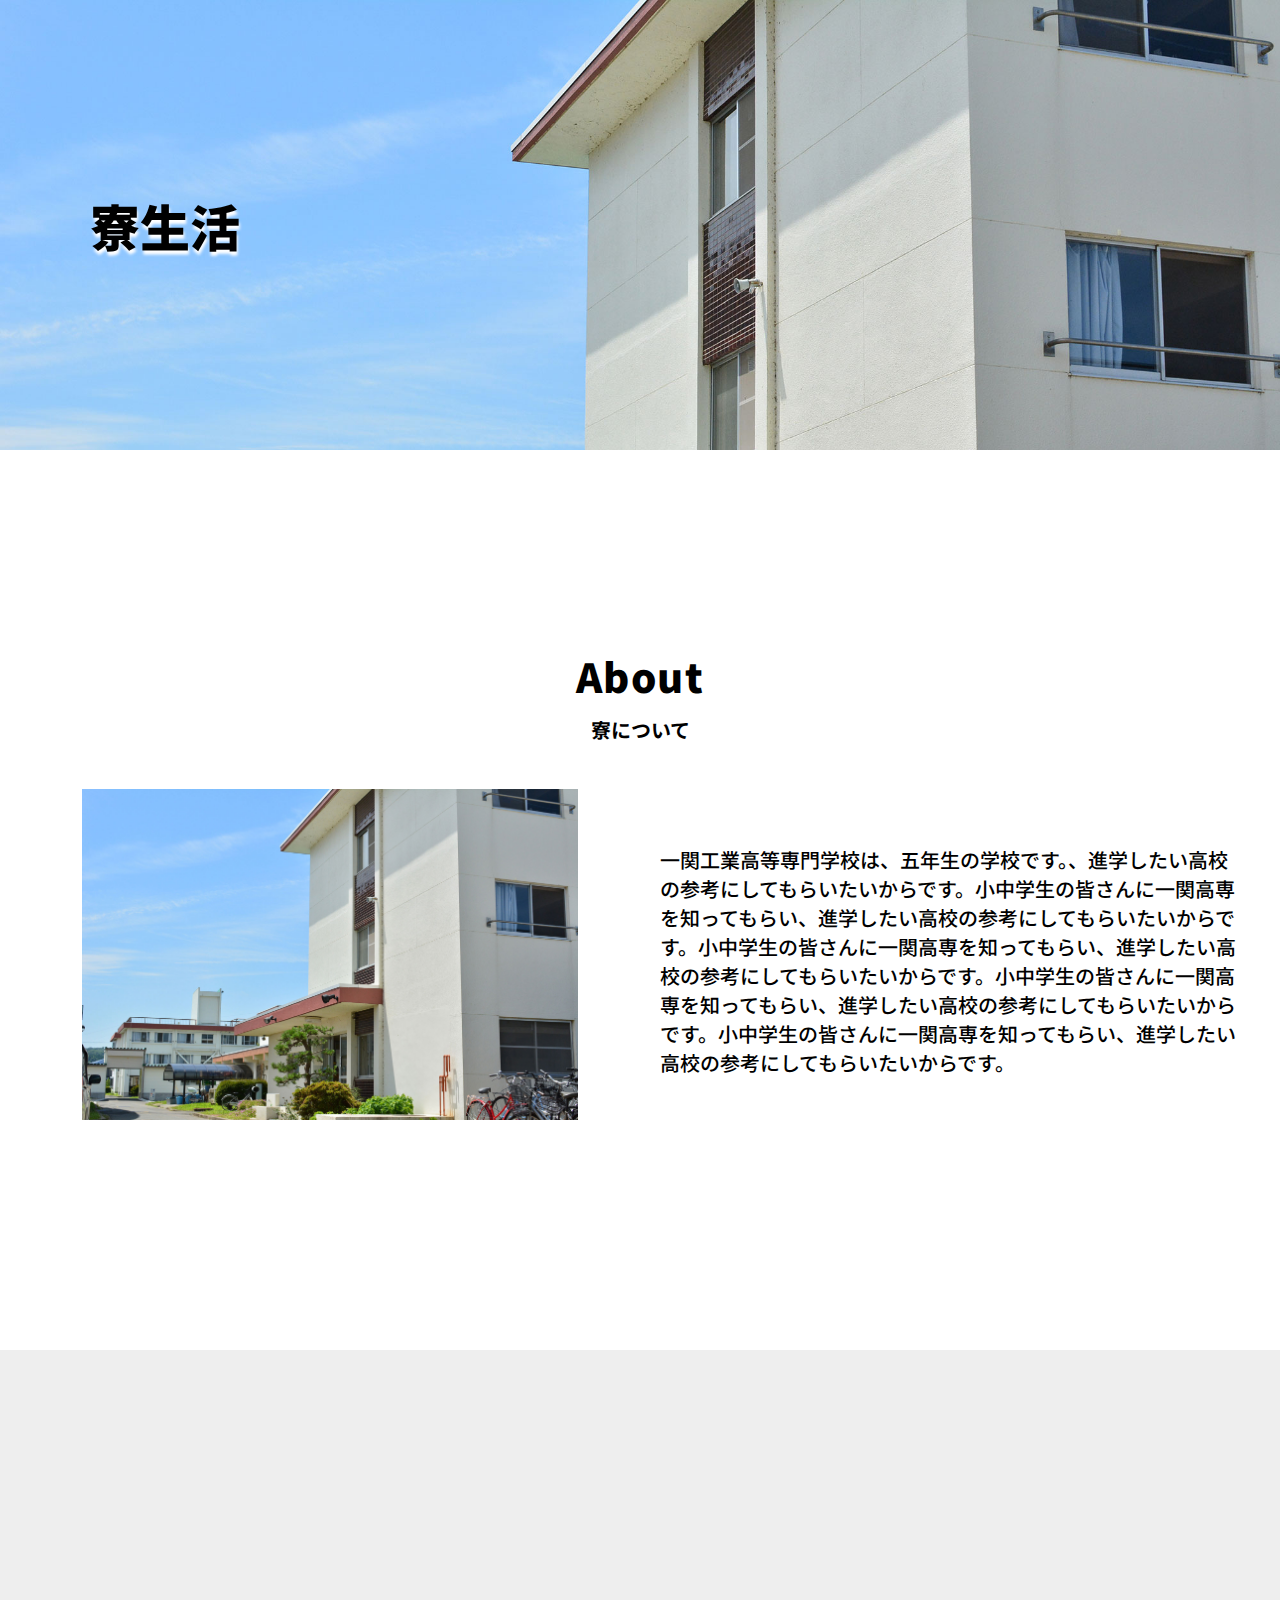
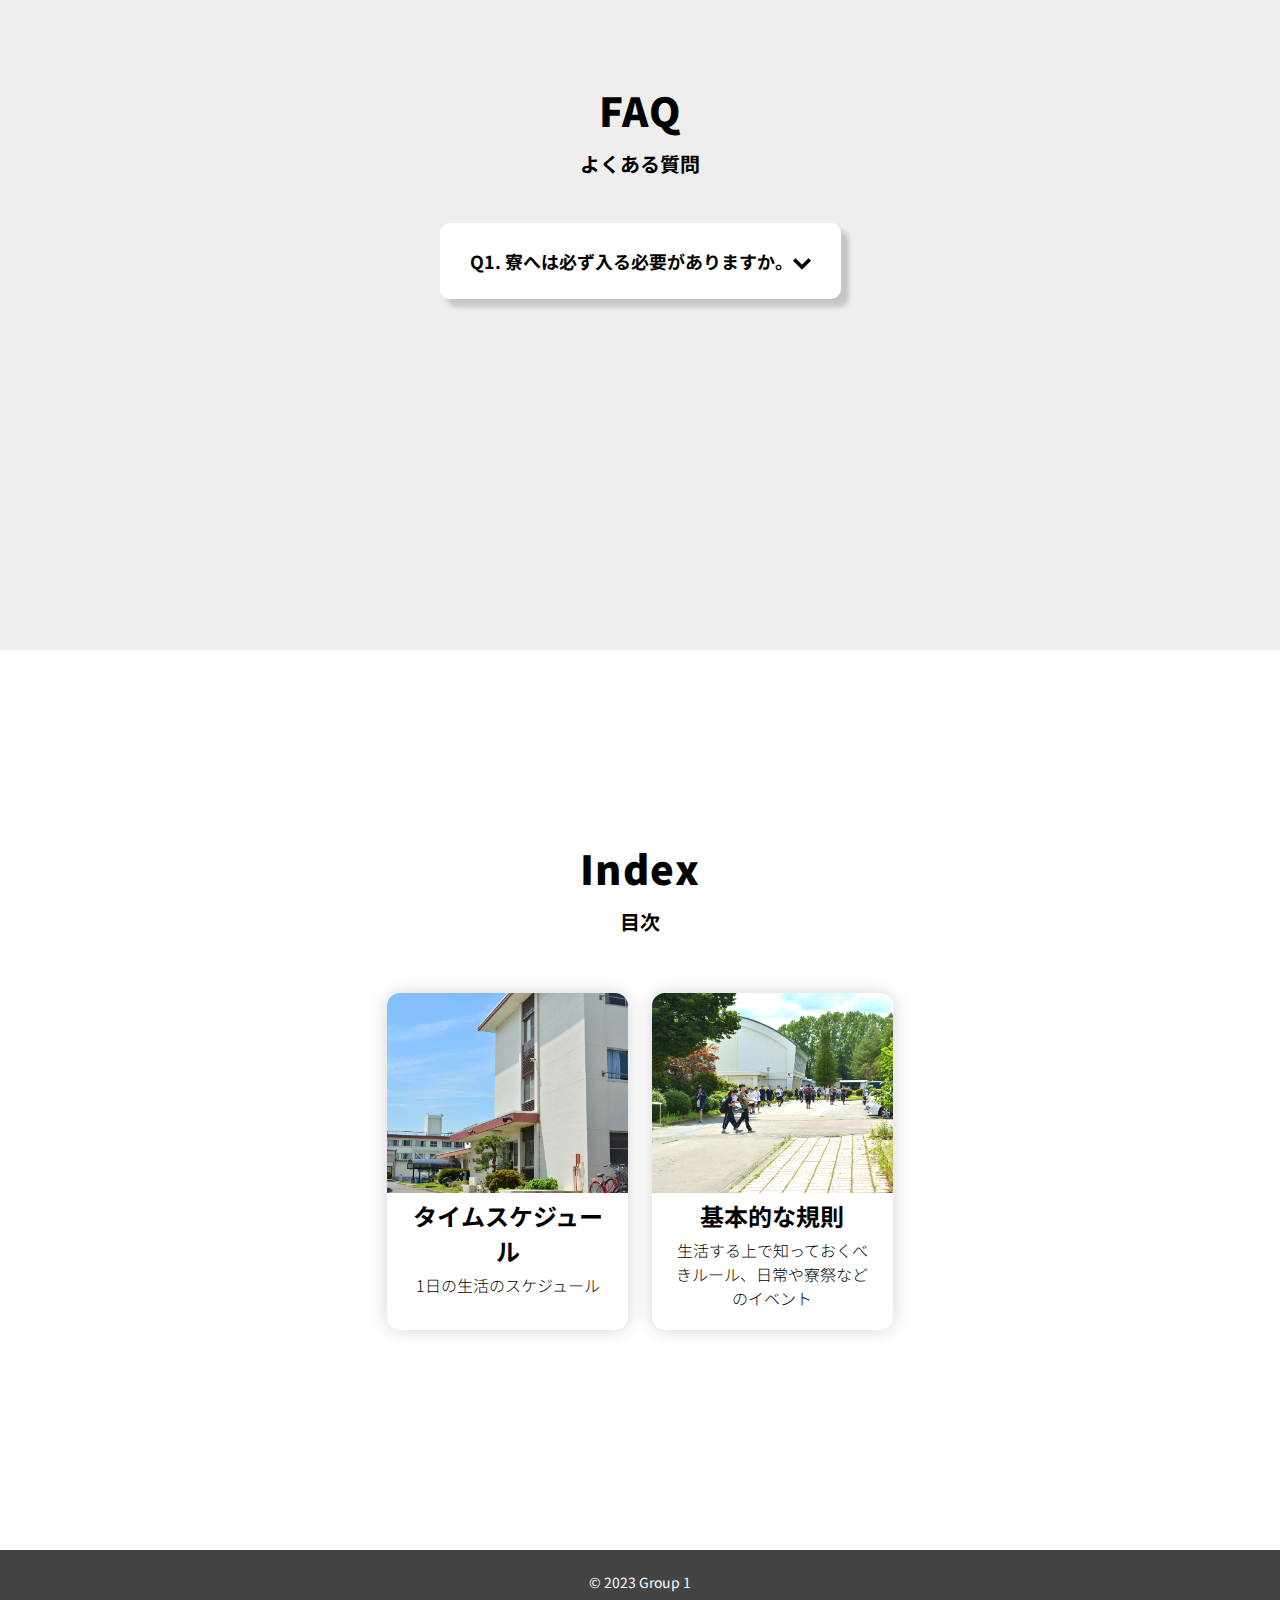
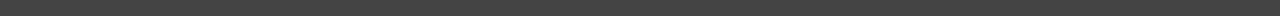
==== pages/dormitory/index.html @ dba9182a "made a q&a card, and js click" ====
<!DOCTYPE html>
<html lang="ja">
<head>
    <meta charset="UTF-8">
    <meta name="viewport" content="width=device-width, initial-scale=1.0">
    <title>高専生の日常が丸わかり | 寮での生活</title>
    <meta name="description" content="寮での生活 | 高専生の日常が丸わかり">
    <link rel="icon" href="../../images/badge.png">
    <link rel="stylesheet" href="./style.css">
</head>
<body>
    <!-- Header -->
    <!-- End Header -->

    <!-- Hero Section -->
    <section id="hero">
        <div class="hero container">
            <div>
                <h1>寮生活</h1>
            </div>
        </div>
    </section>
    <!-- End Hero Section -->

    <!-- About Section -->
    <section id="about">
        <div class="about container">
            <div class="about-top">
                <h1 class="section-title">About</h1>
                <p class="section-title-description">寮について</p>
            </div>
            <div class="about-bottom">
                <div class="about-img">
                    <img src="./images/dormitory-top.jpg" alt="ダミー画像">
                </div>
                <div class="about-text">
                    <p>一関工業高等専門学校は、五年生の学校です。、進学したい高校の参考にしてもらいたいからです。小中学生の皆さんに一関高専を知ってもらい、進学したい高校の参考にしてもらいたいからです。小中学生の皆さんに一関高専を知ってもらい、進学したい高校の参考にしてもらいたいからです。小中学生の皆さんに一関高専を知ってもらい、進学したい高校の参考にしてもらいたいからです。小中学生の皆さんに一関高専を知ってもらい、進学したい高校の参考にしてもらいたいからです。</p>
                </div>
            </div>
        </div>
    </section>
    <!-- End About Section -->

    <!-- FAQ Section -->
    <section id="faq">
        <div class="faq container">
            <div class="faq-top">
                <h1 class="section-title">FAQ</h1>
                <p class="section-title-description">よくある質問</p>
            </div>
            <div class="faq-bottom">
                <div class="faq-item">
                    <div class="faq-item-contents">
                        <p>Q1. 寮へは必ず入る必要がありますか。</p>
                        <div class="faq-item-contents-img">
                            <img src="./images/toggle.png" alt="ダミー画像">
                        </div>
                    </div>
                    <div class="faq-item-answer">A1. 入寮は希望者だけです。</div>
                </div>
            </div>
        </div>
    </section>
    <!-- End FAQ Section -->

    <!-- Article Section -->
    <section id="article">
        <div class="article container">
            <div class="article-top">
                <h1 class="section-title">Index</h1>
                <p class="section-title-description">目次</p>
            </div>
            <div class="article-bottom">
                <div class="article-item">
                    <a href="./pages/school/" class="article-img">
                        <img src="./images/dormitory-top.jpg" alt="ダミー画像">
                    </a>
                    <h2>タイムスケジュール</h2>
                    <p>1日の生活のスケジュール</p>
                </div>
                <div class="article-item">
                    <a href="./pages/dormitory/" class="article-img">
                        <img src="./images/school-top.jpg" alt="ダミー画像">
                    </a>
                    <h2>基本的な規則</h2>
                    <p>生活する上で知っておくべきルール、日常や寮祭などのイベント</p>
                </div>
            </div>
        </div>
    </section>
    <!-- End Article Section -->

    <footer>
        <small>&copy; 2023 Group 1</small>
    </footer>
    <script src="./js/main.js"></script>
</body>
</html>
---- pages/dormitory/style.css ----
@import url("https://fonts.googleapis.com/css2?family=Noto+Sans+JP:wght@300;500;700;900&display=swap");
#faq .faq {
  padding: 100px 20%;
}
@media (max-width: 1280px) {
  #faq .faq {
    padding: 80px 10%;
  }
}
@media (max-width: 768px) {
  #faq .faq {
    padding: 80px 5%;
  }
}

* {
  padding: 0;
  margin: 0;
  box-sizing: border-box;
}

html {
  font-size: 10px;
  font-family: "Noto Sans JP", sans-serif;
  background-color: #eee;
}

a {
  text-decoration: none;
}

img {
  width: 100%;
  height: 100%;
}

.container {
  min-height: 100vh;
  display: flex;
  align-content: center;
  justify-content: center;
  align-items: center;
  text-align: center;
  flex-wrap: wrap;
  width: 100%;
}

.section-title {
  font-size: 4rem;
  font-weight: 900;
  margin-bottom: 10px;
  letter-spacing: 0.15rem;
}
.section-title-description {
  font-size: 2rem;
  font-weight: 700;
  text-align: center;
  margin-bottom: 25px;
}

/* ===== Header ===== */
/* ===== End Header ===== */
/* ====== Hero Section ====== */
#hero {
  background-image: url(./images/dormitory-top.jpg);
  background-size: cover;
  background-position: top center;
  position: relative;
  z-index: 1;
}
#hero::after {
  content: "";
  position: absolute;
  left: 0;
  top: 0;
  height: 100%;
  width: 100%;
  background-color: #fff;
  opacity: 0;
  z-index: -1;
}
#hero .hero {
  max-width: 1200px;
  margin: 0 auto;
  padding: 0 50px;
  justify-content: flex-start;
}
#hero .container {
  min-height: 50vh;
}
#hero h1 {
  display: block;
  width: -moz-fit-content;
  width: fit-content;
  font-size: 5rem;
  font-weight: 900;
  position: relative;
  color: black;
  text-shadow: 1px 4px 3px #fff;
}

/* ====== End Hero Section ====== */
/* ====== About Section ====== */
#about {
  background: #fff;
}
#about .about-top {
  max-width: 500px;
}
#about .about-bottom {
  flex-direction: row;
  align-items: center;
  justify-content: center;
  margin: 20px;
}
@media (min-width: 768px) {
  #about .about-bottom {
    display: flex;
    flex-wrap: wrap;
  }
}
#about .about-img {
  margin: 0 auto;
  margin-bottom: 10px;
}
@media (min-width: 601px) {
  #about .about-img {
    width: 70%;
  }
}
@media (min-width: 768px) {
  #about .about-img {
    width: 50%;
  }
}
@media (min-width: 1200px) {
  #about .about-img {
    width: 40%;
  }
}
#about .about-text {
  text-align: left;
  font-size: 1.5rem;
  font-weight: 500;
}
@media (min-width: 768px) {
  #about .about-text {
    font-size: 1.75rem;
    padding: 20px;
    width: 50%;
  }
}
@media (min-width: 1200px) {
  #about .about-text {
    font-size: 2rem;
  }
}

/* ====== End About Section ====== */
/* ====== FAQ Section ====== */
#faq .faq {
  flex-direction: column;
}
#faq .faq-top {
  max-width: 500px;
}
#faq .faq-bottom {
  display: flex;
  flex-direction: row;
  align-items: center;
  justify-content: center;
  margin: 20px;
}
#faq .faq-item {
  max-width: 1200px;
  background: #fff;
  box-shadow: 7.5px 7.5px 5px rgba(0, 0, 0, 0.1725490196);
  transition: 0.5s ease box-shadow;
  border-radius: 10px;
  padding: 15px;
  cursor: pointer;
  text-align: left;
  font-size: 1.8rem;
  font-weight: 700;
}
@media (min-width: 768px) {
  #faq .faq-item {
    font-size: 1.75rem;
    padding: 20px 30px;
  }
}
@media (min-width: 1200px) {
  #faq .faq-item {
    font-size: 2rem;
  }
}
#faq .faq-item:hover {
  box-shadow: 0 0 18px 0 rgba(0, 0, 0, 0.1725490196);
}
#faq .faq-item-contents {
  display: flex;
  align-items: center;
  justify-content: center;
}
#faq .faq-item-contents p {
  font-size: 1.8rem;
  font-weight: 700;
  text-align: left;
}
#faq .faq-item-contents-img {
  padding-top: 7px;
  width: 1.8rem;
  transform: rotate(0);
  transform-origin: center;
  transition: transform 0.4s ease;
}
#faq .faq-item-contents-img.active {
  transform: rotate(180deg);
}
#faq .faq-item-answer {
  display: none;
  transition: display 0.5s ease;
  background: crimson;
  transition: background 0.5s ease;
}
#faq .faq-item-answer.active {
  display: block;
  background: #fff;
}

/* ====== End FAQ Section ====== */
/* ====== Article Section ====== */
#article {
  background: #fff;
}
#article .article {
  flex-direction: column;
  padding: 70px 0;
}
#article .article-top {
  max-width: 500px;
}
#article .article-bottom {
  display: flex;
  justify-content: center;
  flex-wrap: wrap;
}
@media (min-width: 768px) {
  #article .article-bottom {
    flex-basis: 45%;
    margin: 2.5%;
  }
}
@media (min-width: 1200px) {
  #article .article-bottom {
    flex-basis: 22%;
    margin: 1.5%;
  }
}
#article .article-img {
  height: 20rem;
  display: flex;
  overflow: hidden;
  position: relative;
}
#article .article-img img {
  -o-object-fit: cover;
     object-fit: cover;
  transition: 0.3s ease;
}
#article .article-item {
  flex-basis: 80%;
  display: inline-block;
  align-items: flex-start;
  justify-content: center;
  flex-direction: column;
  border-radius: 13px;
  padding-bottom: 20px;
  margin: 3%;
  background-size: cover;
  box-shadow: 0 0 18px 0 rgba(0, 0, 0, 0.1725490196);
  transition: 0.3s ease box-shadow;
  overflow: hidden;
}
@media (min-width: 600px) {
  #article .article-item {
    flex-basis: 65%;
  }
}
@media (min-width: 768px) {
  #article .article-item {
    flex-basis: 45%;
    margin: 2.5%;
  }
}
@media (min-width: 1200px) {
  #article .article-item {
    flex-basis: 30%;
    margin: 1.5%;
  }
}
#article .article-item h2 {
  padding: 5px 20px;
  font-size: 2.4rem;
  font-weight: 700;
}
#article .article-item span {
  font-size: 1.8rem;
  font-weight: 700;
  padding: 0 2px;
}
#article .article-item p {
  padding: 0 20px;
  font-size: 1.6rem;
  font-weight: 300;
}
#article .article-item:hover {
  box-shadow: 0px 0px 5px 0px rgba(0, 0, 0, 0.1725490196);
}
#article .article-item:hover .article-img img {
  transform: scale(1.1);
}

/* ====== Footer====== */
footer {
  padding: 25px 0;
  text-align: center;
  background: #444;
}
footer small {
  color: #fff;
  font-size: 14px;
  line-height: 1;
}

/* ====== End Footer ====== *//*# sourceMappingURL=style.css.map */
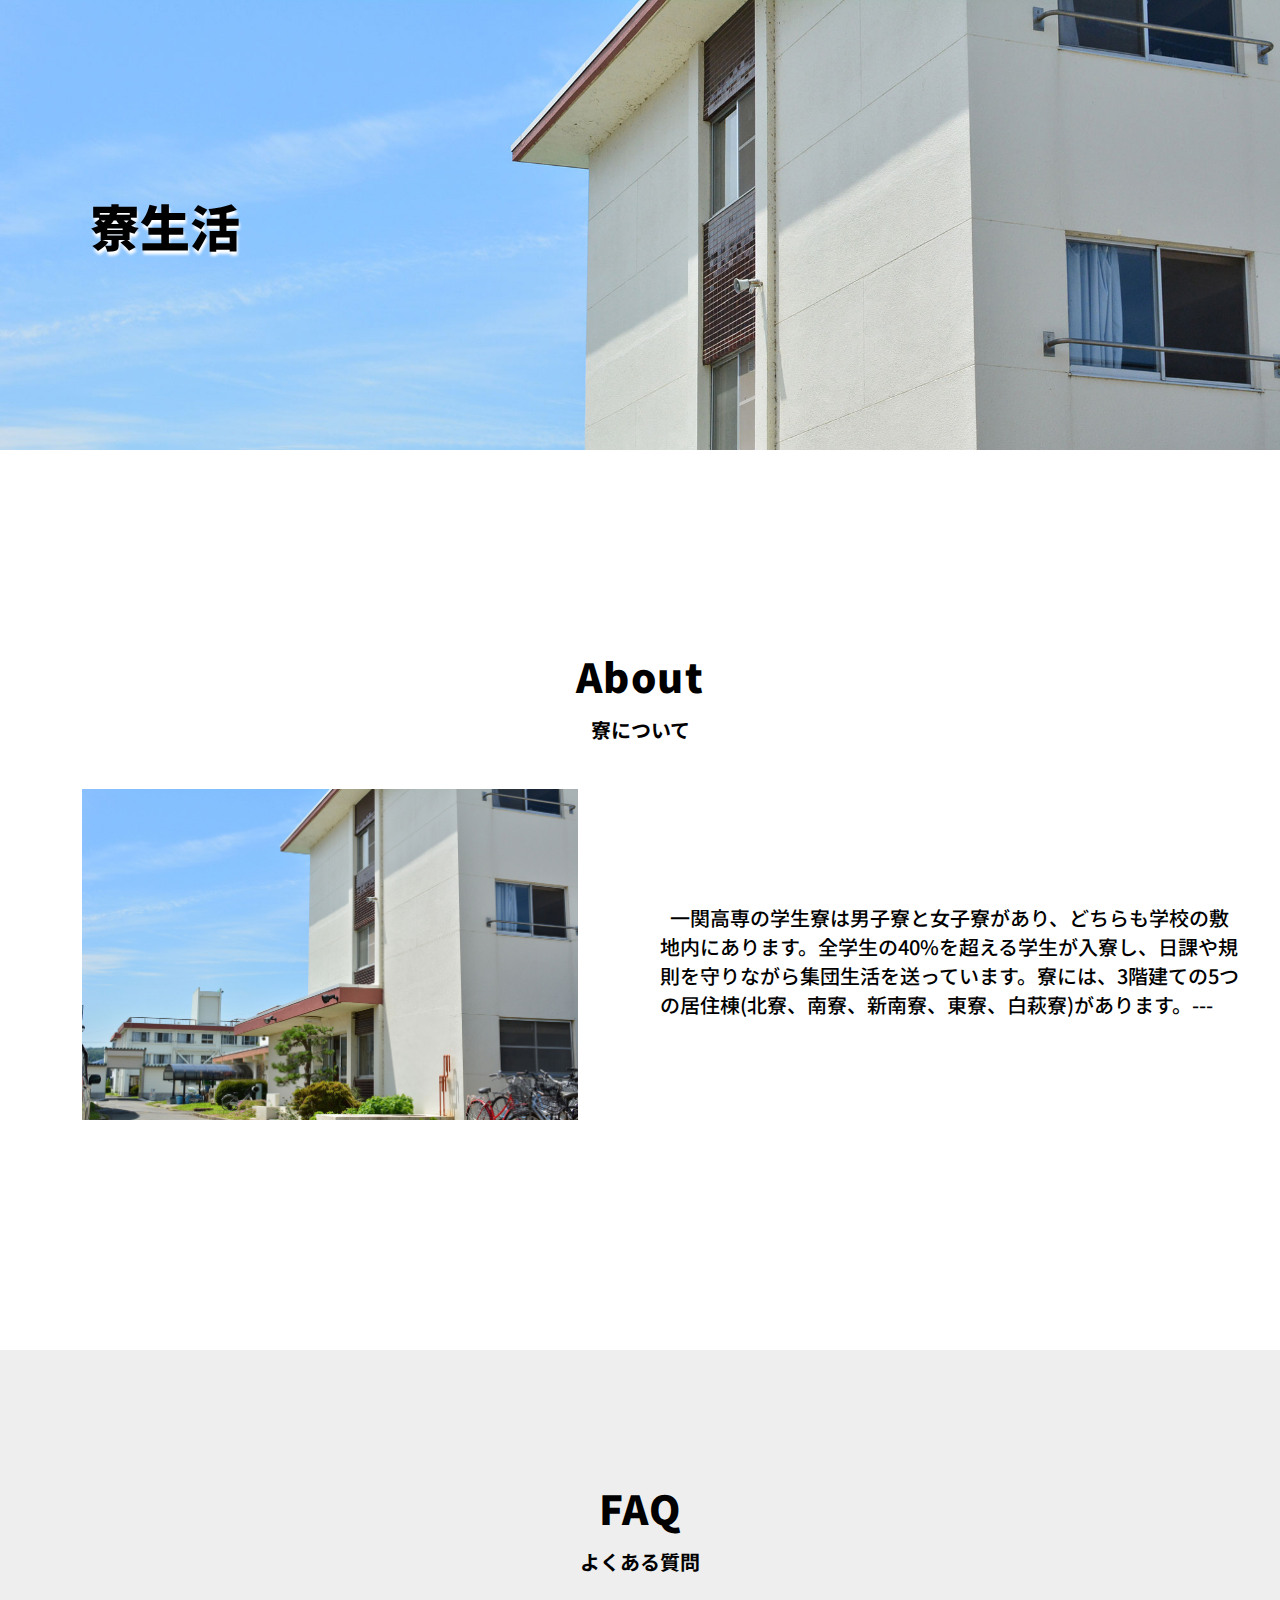
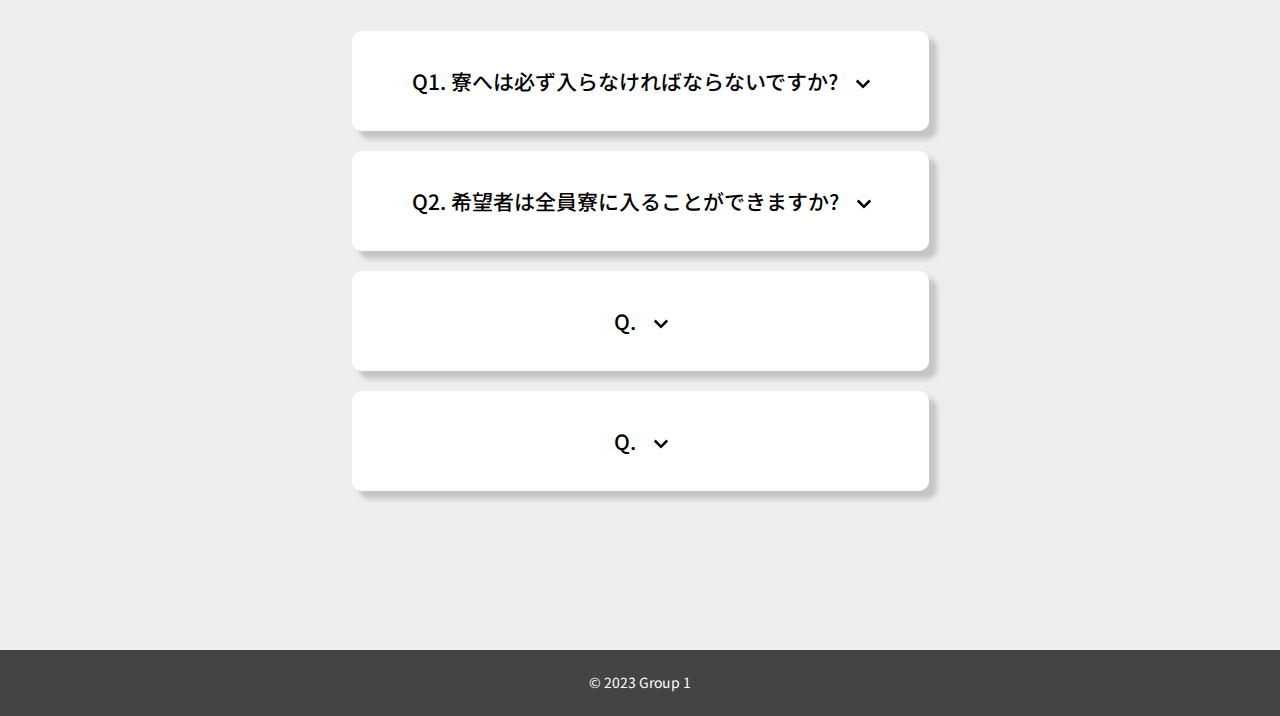
==== commit c0763eee: "added js click question card" ====
--- a/pages/dormitory/index.html
+++ b/pages/dormitory/index.html
@@ -34,7 +34,7 @@
                     <img src="./images/dormitory-top.jpg" alt="ダミー画像">
                 </div>
                 <div class="about-text">
-                    <p>一関工業高等専門学校は、五年生の学校です。、進学したい高校の参考にしてもらいたいからです。小中学生の皆さんに一関高専を知ってもらい、進学したい高校の参考にしてもらいたいからです。小中学生の皆さんに一関高専を知ってもらい、進学したい高校の参考にしてもらいたいからです。小中学生の皆さんに一関高専を知ってもらい、進学したい高校の参考にしてもらいたいからです。小中学生の皆さんに一関高専を知ってもらい、進学したい高校の参考にしてもらいたいからです。</p>
+                    <p>一関高専の学生寮は男子寮と女子寮があり、どちらも学校の敷地内にあります。全学生の40%を超える学生が入寮し、日課や規則を守りながら集団生活を送っています。寮には、3階建ての5つの居住棟(北寮、南寮、新南寮、東寮、白萩寮)があります。---</p>
                 </div>
             </div>
         </div>
@@ -51,48 +51,67 @@
             <div class="faq-bottom">
                 <div class="faq-item">
                     <div class="faq-item-contents">
-                        <p>Q1. 寮へは必ず入る必要がありますか。</p>
+                        <p class="faq-item-text">Q1. 寮へは必ず入らなければならないですか?</p>
                         <div class="faq-item-contents-img">
-                            <img src="./images/toggle.png" alt="ダミー画像">
+                            <img src="./images/toggle_v2.png" alt="ダミー画像">
                         </div>
                     </div>
-                    <div class="faq-item-answer">A1. 入寮は希望者だけです。</div>
+                    <div class="faq-item-answer">
+                        <p class="faq-item-text">A1. 入寮は希望者だけです。全寮制ではありません。</p>
+                    </div>
+                </div>
+                <div class="faq-item">
+                    <div class="faq-item-contents">
+                        <p class="faq-item-text">Q2. 希望者は全員寮に入ることができますか?</p>
+                        <div class="faq-item-contents-img">
+                            <img src="./images/toggle_v2.png" alt="ダミー画像">
+                        </div>
+                    </div>
+                    <div class="faq-item-answer">
+                        <p class="faq-item-text">A2. 定員の関係で入れない場合もあります。入寮希望者が定員を超えた場合は、基本的に公共交通機関での通学の便を考えて選考します。距離がそれほど遠くなくても、最寄り駅までの距離が遠く、公共交通機関の利便性がよくない地域の学生は入寮できます。また1年生は優先的に入寮してもらう方針ですが、過去には1、2名お断りした年がありました。</p>
+                    </div>
+                </div>
+                <div class="faq-item">
+                    <div class="faq-item-contents">
+                        <p class="faq-item-text">Q. </p>
+                        <div class="faq-item-contents-img">
+                            <img src="./images/toggle_v2.png" alt="ダミー画像">
+                        </div>
+                    </div>
+                    <div class="faq-item-answer">
+                        <p class="faq-item-text">A. </p>
+                    </div>
+                </div>
+
+                <!-- Detail & Summary -->
+
+                <div class="faq-item">
+                    <div class="faq-item-contents">
+                        <p class="faq-item-text">Q. </p>
+                        <div class="faq-item-contents-img">
+                            <img src="./images/toggle_v2.png" alt="ダミー画像">
+                        </div>
+                    </div>
+                    <div class="faq-item-answer">
+                        <p class="faq-item-text">A. </p>
+                    </div>
                 </div>
             </div>
         </div>
     </section>
     <!-- End FAQ Section -->
 
-    <!-- Article Section -->
-    <section id="article">
-        <div class="article container">
-            <div class="article-top">
-                <h1 class="section-title">Index</h1>
-                <p class="section-title-description">目次</p>
-            </div>
-            <div class="article-bottom">
-                <div class="article-item">
-                    <a href="./pages/school/" class="article-img">
-                        <img src="./images/dormitory-top.jpg" alt="ダミー画像">
-                    </a>
-                    <h2>タイムスケジュール</h2>
-                    <p>1日の生活のスケジュール</p>
-                </div>
-                <div class="article-item">
-                    <a href="./pages/dormitory/" class="article-img">
-                        <img src="./images/school-top.jpg" alt="ダミー画像">
-                    </a>
-                    <h2>基本的な規則</h2>
-                    <p>生活する上で知っておくべきルール、日常や寮祭などのイベント</p>
-                </div>
-            </div>
-        </div>
-    </section>
-    <!-- End Article Section -->
-
     <footer>
         <small>&copy; 2023 Group 1</small>
     </footer>
-    <script src="./js/main.js"></script>
+    <script src="https://code.jquery.com/jquery-3.6.0.min.js"></script>
+    <script>
+        $(document).ready(function() {
+            $('.faq-item').click(function() {
+                $(this).children('.faq-item-answer').slideToggle();
+            });
+        });
+    </script>
+    <!-- <script src="./js/main.js"></script> -->
 </body>
 </html>--- a/pages/dormitory/style.css
+++ b/pages/dormitory/style.css
@@ -23,6 +23,7 @@
   font-size: 10px;
   font-family: "Noto Sans JP", sans-serif;
   background-color: #eee;
+  scroll-behavior: smooth;
 }
 
 a {
@@ -142,6 +143,7 @@
   text-align: left;
   font-size: 1.5rem;
   font-weight: 500;
+  text-indent: 1rem;
 }
 @media (min-width: 768px) {
   #about .about-text {
@@ -165,10 +167,9 @@
   max-width: 500px;
 }
 #faq .faq-bottom {
+  max-width: 1000px;
   display: flex;
-  flex-direction: row;
-  align-items: center;
-  justify-content: center;
+  flex-direction: column;
   margin: 20px;
 }
 #faq .faq-item {
@@ -177,21 +178,25 @@
   box-shadow: 7.5px 7.5px 5px rgba(0, 0, 0, 0.1725490196);
   transition: 0.5s ease box-shadow;
   border-radius: 10px;
-  padding: 15px;
+  padding: 15px 50px;
+  margin: 10px;
   cursor: pointer;
+}
+#faq .faq-item-text {
   text-align: left;
-  font-size: 1.8rem;
-  font-weight: 700;
-}
-@media (min-width: 768px) {
-  #faq .faq-item {
-    font-size: 1.75rem;
-    padding: 20px 30px;
+  font-size: 3rem;
+  font-weight: 500;
+  padding: 5px 10px;
+}
+@media (min-width: 768px) {
+  #faq .faq-item-text {
+    font-size: 2.1rem;
+    padding: 20px 10px;
   }
 }
 @media (min-width: 1200px) {
-  #faq .faq-item {
-    font-size: 2rem;
+  #faq .faq-item-text {
+    font-size: 2.1rem;
   }
 }
 #faq .faq-item:hover {
@@ -202,14 +207,9 @@
   align-items: center;
   justify-content: center;
 }
-#faq .faq-item-contents p {
-  font-size: 1.8rem;
-  font-weight: 700;
-  text-align: left;
-}
 #faq .faq-item-contents-img {
+  display: block;
   padding-top: 7px;
-  width: 1.8rem;
   transform: rotate(0);
   transform-origin: center;
   transition: transform 0.4s ease;
@@ -219,108 +219,12 @@
 }
 #faq .faq-item-answer {
   display: none;
-  transition: display 0.5s ease;
-  background: crimson;
-  transition: background 0.5s ease;
 }
 #faq .faq-item-answer.active {
   display: block;
-  background: #fff;
 }
 
 /* ====== End FAQ Section ====== */
-/* ====== Article Section ====== */
-#article {
-  background: #fff;
-}
-#article .article {
-  flex-direction: column;
-  padding: 70px 0;
-}
-#article .article-top {
-  max-width: 500px;
-}
-#article .article-bottom {
-  display: flex;
-  justify-content: center;
-  flex-wrap: wrap;
-}
-@media (min-width: 768px) {
-  #article .article-bottom {
-    flex-basis: 45%;
-    margin: 2.5%;
-  }
-}
-@media (min-width: 1200px) {
-  #article .article-bottom {
-    flex-basis: 22%;
-    margin: 1.5%;
-  }
-}
-#article .article-img {
-  height: 20rem;
-  display: flex;
-  overflow: hidden;
-  position: relative;
-}
-#article .article-img img {
-  -o-object-fit: cover;
-     object-fit: cover;
-  transition: 0.3s ease;
-}
-#article .article-item {
-  flex-basis: 80%;
-  display: inline-block;
-  align-items: flex-start;
-  justify-content: center;
-  flex-direction: column;
-  border-radius: 13px;
-  padding-bottom: 20px;
-  margin: 3%;
-  background-size: cover;
-  box-shadow: 0 0 18px 0 rgba(0, 0, 0, 0.1725490196);
-  transition: 0.3s ease box-shadow;
-  overflow: hidden;
-}
-@media (min-width: 600px) {
-  #article .article-item {
-    flex-basis: 65%;
-  }
-}
-@media (min-width: 768px) {
-  #article .article-item {
-    flex-basis: 45%;
-    margin: 2.5%;
-  }
-}
-@media (min-width: 1200px) {
-  #article .article-item {
-    flex-basis: 30%;
-    margin: 1.5%;
-  }
-}
-#article .article-item h2 {
-  padding: 5px 20px;
-  font-size: 2.4rem;
-  font-weight: 700;
-}
-#article .article-item span {
-  font-size: 1.8rem;
-  font-weight: 700;
-  padding: 0 2px;
-}
-#article .article-item p {
-  padding: 0 20px;
-  font-size: 1.6rem;
-  font-weight: 300;
-}
-#article .article-item:hover {
-  box-shadow: 0px 0px 5px 0px rgba(0, 0, 0, 0.1725490196);
-}
-#article .article-item:hover .article-img img {
-  transform: scale(1.1);
-}
-
 /* ====== Footer====== */
 footer {
   padding: 25px 0;
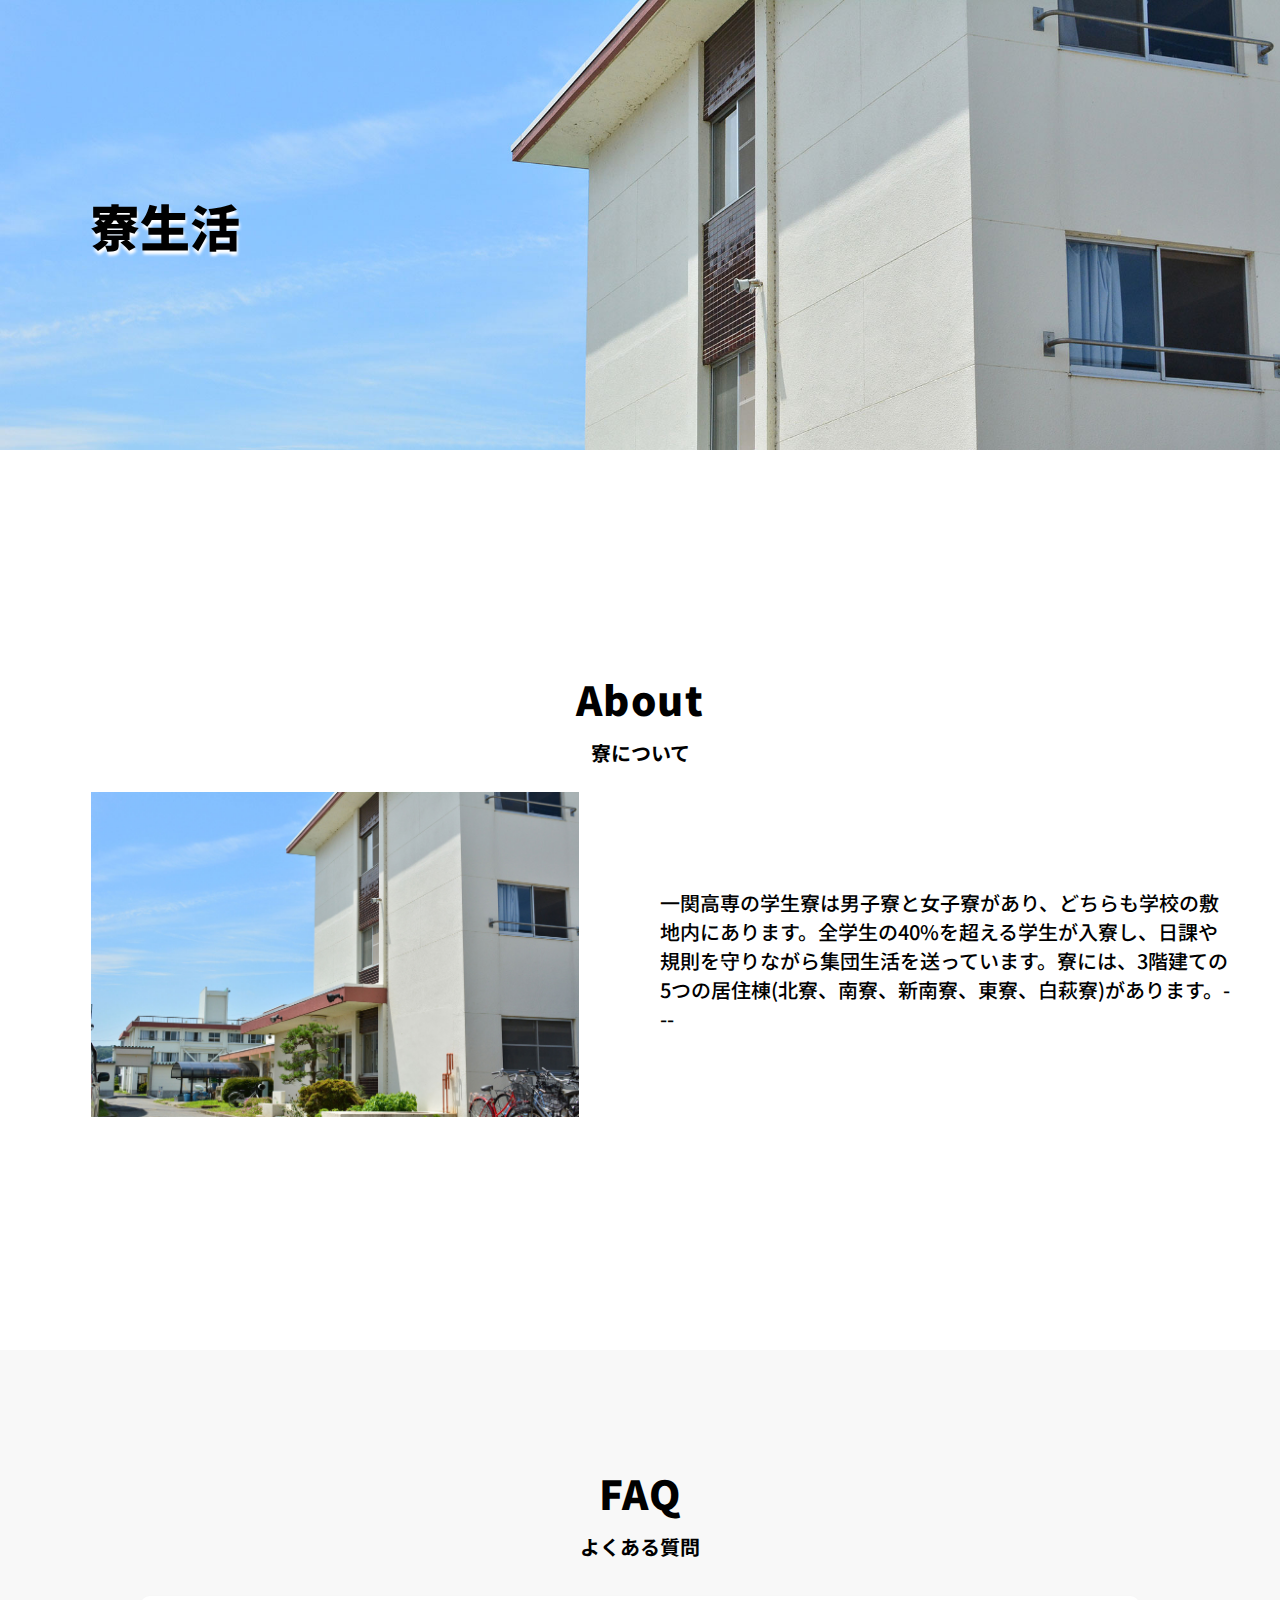
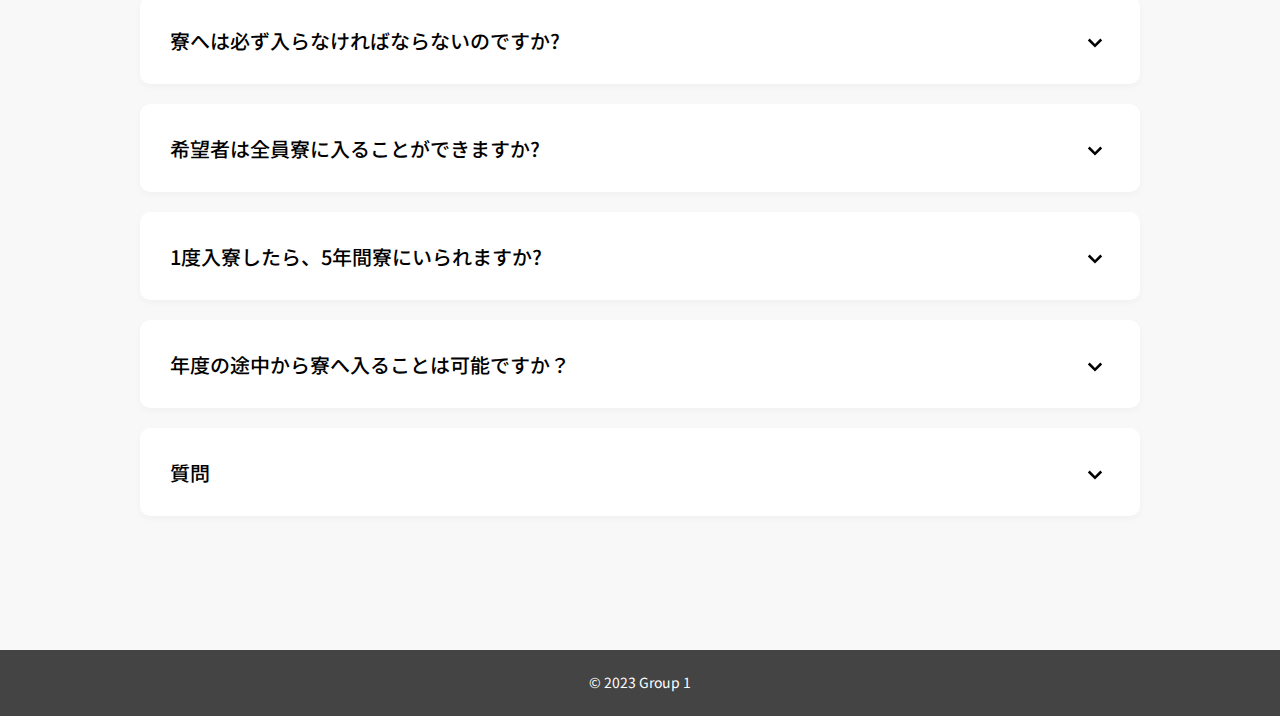
==== commit beab57b1: "almost done FAQ card in the dormitory page" ====
--- a/pages/dormitory/index.html
+++ b/pages/dormitory/index.html
@@ -51,49 +51,57 @@
             <div class="faq-bottom">
                 <div class="faq-item">
                     <div class="faq-item-contents">
-                        <p class="faq-item-text">Q1. 寮へは必ず入らなければならないですか?</p>
+                        <p class="faq-item-text">寮へは必ず入らなければならないのですか?</p>
                         <div class="faq-item-contents-img">
                             <img src="./images/toggle_v2.png" alt="ダミー画像">
                         </div>
                     </div>
                     <div class="faq-item-answer">
-                        <p class="faq-item-text">A1. 入寮は希望者だけです。全寮制ではありません。</p>
+                        <p class="faq-item-text">入寮は希望者だけです。全寮制ではありません。</p>
                     </div>
                 </div>
                 <div class="faq-item">
                     <div class="faq-item-contents">
-                        <p class="faq-item-text">Q2. 希望者は全員寮に入ることができますか?</p>
+                        <p class="faq-item-text">希望者は全員寮に入ることができますか?</p>
                         <div class="faq-item-contents-img">
                             <img src="./images/toggle_v2.png" alt="ダミー画像">
                         </div>
                     </div>
                     <div class="faq-item-answer">
-                        <p class="faq-item-text">A2. 定員の関係で入れない場合もあります。入寮希望者が定員を超えた場合は、基本的に公共交通機関での通学の便を考えて選考します。距離がそれほど遠くなくても、最寄り駅までの距離が遠く、公共交通機関の利便性がよくない地域の学生は入寮できます。また1年生は優先的に入寮してもらう方針ですが、過去には1、2名お断りした年がありました。</p>
+                        <p class="faq-item-text">定員の関係で入れない場合もあります。入寮希望者が定員を超えた場合は、基本的に公共交通機関での通学の便を考えて選考します。距離がそれほど遠くなくても、最寄り駅までの距離が遠く、公共交通機関の利便性がよくない地域の学生は入寮できます。また1年生は優先的に入寮してもらう方針ですが、過去には1、2名お断りした年がありました。</p>
                     </div>
                 </div>
                 <div class="faq-item">
                     <div class="faq-item-contents">
-                        <p class="faq-item-text">Q. </p>
+                        <p class="faq-item-text">1度入寮したら、5年間寮にいられますか?</p>
                         <div class="faq-item-contents-img">
                             <img src="./images/toggle_v2.png" alt="ダミー画像">
                         </div>
                     </div>
                     <div class="faq-item-answer">
-                        <p class="faq-item-text">A. </p>
+                        <p class="faq-item-text">入寮許可は1年間(年度ごと)です。4月からの入寮希望者は、1月に入寮願書を提出して、入寮選考を受けます。</p>
                     </div>
                 </div>
-
-                <!-- Detail & Summary -->
-
                 <div class="faq-item">
                     <div class="faq-item-contents">
-                        <p class="faq-item-text">Q. </p>
+                        <p class="faq-item-text">年度の途中から寮へ入ることは可能ですか？</p>
                         <div class="faq-item-contents-img">
                             <img src="./images/toggle_v2.png" alt="ダミー画像">
                         </div>
                     </div>
                     <div class="faq-item-answer">
-                        <p class="faq-item-text">A. </p>
+                        <p class="faq-item-text">入寮は基本的に4月からですが、定員に余裕があるときは10月からの入寮者を募集します。それ以外の時期の入寮は、事前に申し出てもらった上で、状況を考慮して判断しています。</p>
+                    </div>
+                </div>
+                <div class="faq-item">
+                    <div class="faq-item-contents">
+                        <p class="faq-item-text">質問</p>
+                        <div class="faq-item-contents-img">
+                            <img src="./images/toggle_v2.png" alt="ダミー画像">
+                        </div>
+                    </div>
+                    <div class="faq-item-answer">
+                        <p class="faq-item-text">回答</p>
                     </div>
                 </div>
             </div>
@@ -104,14 +112,7 @@
     <footer>
         <small>&copy; 2023 Group 1</small>
     </footer>
-    <script src="https://code.jquery.com/jquery-3.6.0.min.js"></script>
-    <script>
-        $(document).ready(function() {
-            $('.faq-item').click(function() {
-                $(this).children('.faq-item-answer').slideToggle();
-            });
-        });
-    </script>
-    <!-- <script src="./js/main.js"></script> -->
+    <!-- <script src="https://code.jquery.com/jquery-3.6.0.min.js"></script> -->
+    <script src="./js/main.js"></script>
 </body>
 </html>--- a/pages/dormitory/style.css
+++ b/pages/dormitory/style.css
@@ -1,15 +1,27 @@
 @import url("https://fonts.googleapis.com/css2?family=Noto+Sans+JP:wght@300;500;700;900&display=swap");
-#faq .faq {
-  padding: 100px 20%;
-}
-@media (max-width: 1280px) {
-  #faq .faq {
-    padding: 80px 10%;
-  }
-}
-@media (max-width: 768px) {
-  #faq .faq {
-    padding: 80px 5%;
+#faq .faq, #about .about {
+  padding: 100px 20px;
+}
+@media (min-width: 768px) {
+  #faq .faq, #about .about {
+    padding: 80px 30px;
+  }
+}
+
+#faq .faq-item-text {
+  text-align: left;
+  font-size: 1.5rem;
+  font-weight: 500;
+  text-indent: 1rem;
+}
+@media (min-width: 768px) {
+  #faq .faq-item-text {
+    font-size: 1.75rem;
+  }
+}
+@media (min-width: 1200px) {
+  #faq .faq-item-text {
+    font-size: 2rem;
   }
 }
 
@@ -112,7 +124,6 @@
   flex-direction: row;
   align-items: center;
   justify-content: center;
-  margin: 20px;
 }
 @media (min-width: 768px) {
   #about .about-bottom {
@@ -143,7 +154,6 @@
   text-align: left;
   font-size: 1.5rem;
   font-weight: 500;
-  text-indent: 1rem;
 }
 @media (min-width: 768px) {
   #about .about-text {
@@ -160,6 +170,9 @@
 
 /* ====== End About Section ====== */
 /* ====== FAQ Section ====== */
+#faq {
+  background: #f8f8f8;
+}
 #faq .faq {
   flex-direction: column;
 }
@@ -168,60 +181,38 @@
 }
 #faq .faq-bottom {
   max-width: 1000px;
-  display: flex;
-  flex-direction: column;
-  margin: 20px;
+  margin-top: 10px;
 }
 #faq .faq-item {
-  max-width: 1200px;
-  background: #fff;
-  box-shadow: 7.5px 7.5px 5px rgba(0, 0, 0, 0.1725490196);
-  transition: 0.5s ease box-shadow;
+  margin-bottom: 20px;
+  padding: 24px 30px 14px;
   border-radius: 10px;
-  padding: 15px 50px;
-  margin: 10px;
-  cursor: pointer;
+  background-color: #fff;
+  box-shadow: 0 3px 7px 0 rgba(0, 0, 0, 0.03);
 }
 #faq .faq-item-text {
-  text-align: left;
-  font-size: 3rem;
-  font-weight: 500;
-  padding: 5px 10px;
-}
-@media (min-width: 768px) {
-  #faq .faq-item-text {
-    font-size: 2.1rem;
-    padding: 20px 10px;
-  }
-}
-@media (min-width: 1200px) {
-  #faq .faq-item-text {
-    font-size: 2.1rem;
-  }
-}
-#faq .faq-item:hover {
-  box-shadow: 0 0 18px 0 rgba(0, 0, 0, 0.1725490196);
+  text-indent: 0;
 }
 #faq .faq-item-contents {
   display: flex;
   align-items: center;
-  justify-content: center;
+  justify-content: space-between;
+  cursor: pointer;
 }
 #faq .faq-item-contents-img {
-  display: block;
   padding-top: 7px;
+  transform-origin: center;
   transform: rotate(0);
-  transform-origin: center;
-  transition: transform 0.4s ease;
+  transition: transform 0.3s ease;
 }
 #faq .faq-item-contents-img.active {
   transform: rotate(180deg);
 }
 #faq .faq-item-answer {
-  display: none;
-}
-#faq .faq-item-answer.active {
-  display: block;
+  max-height: 0;
+  overflow: hidden;
+  transition: max-height 0.3s ease-in-out;
+  margin: 0 0 10px 0;
 }
 
 /* ====== End FAQ Section ====== */
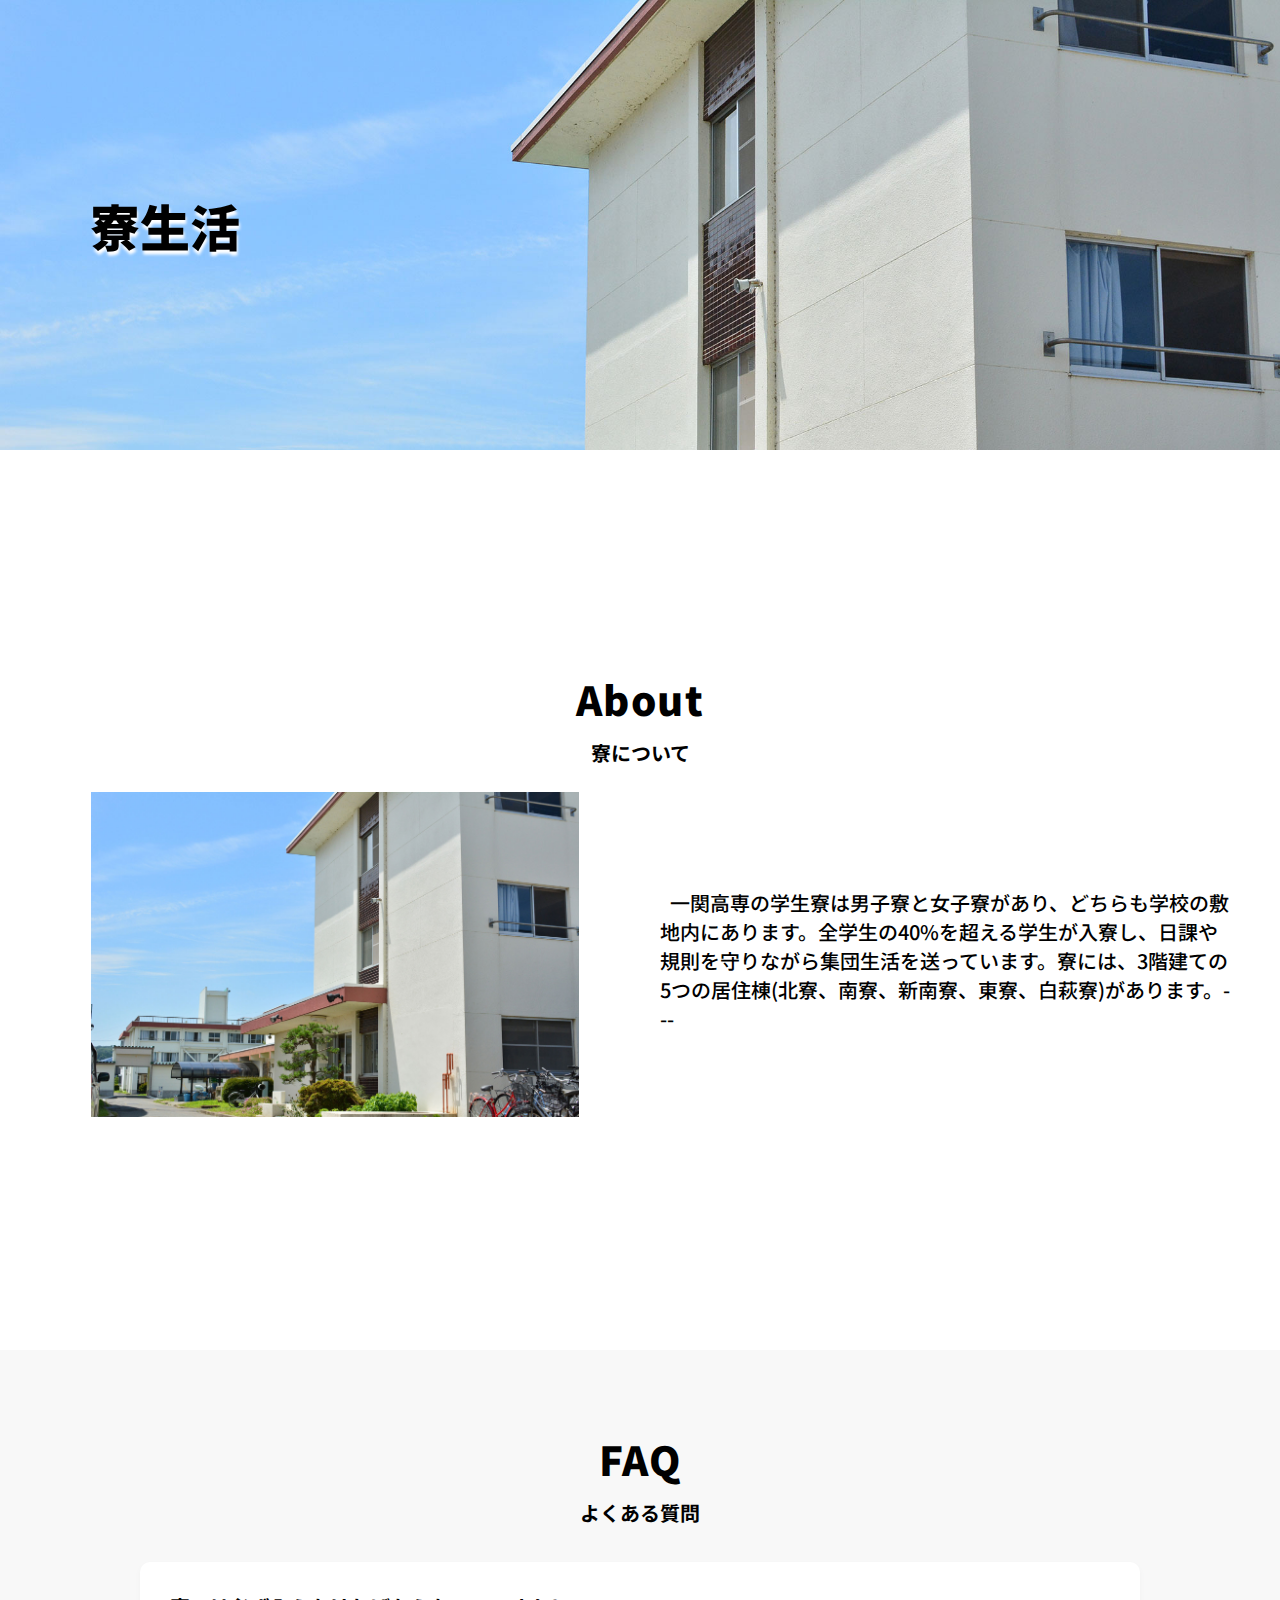
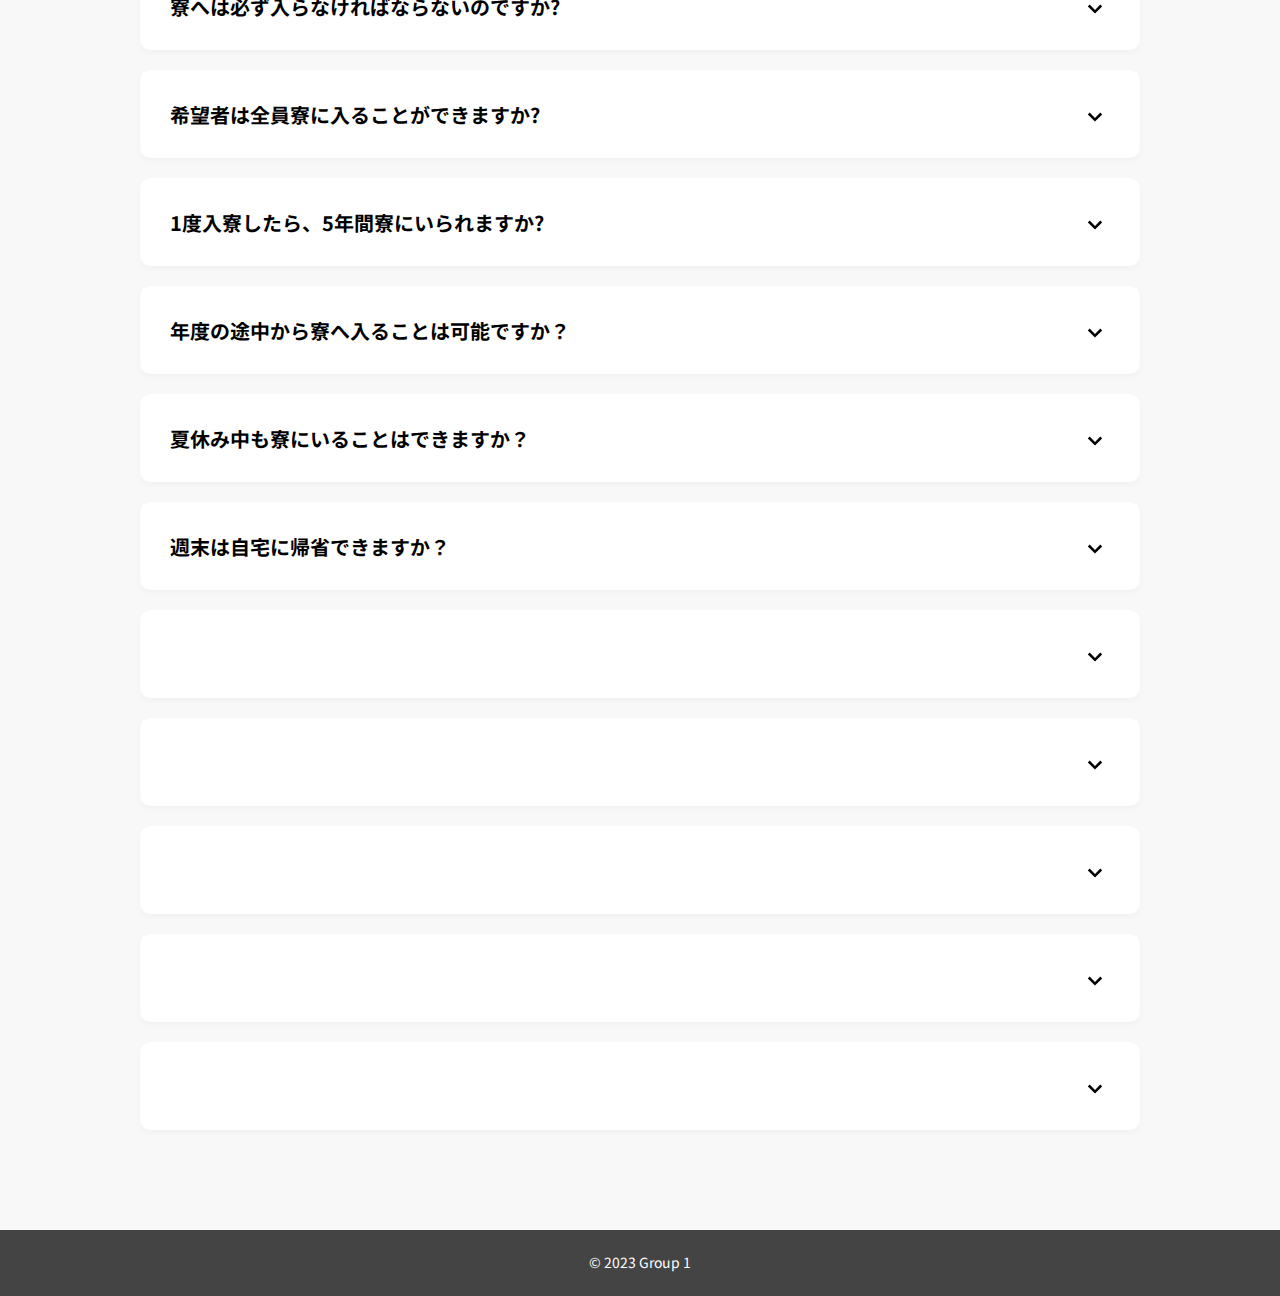
==== commit f0ba0345: "all done FAQ card in the dormitory page" ====
--- a/pages/dormitory/index.html
+++ b/pages/dormitory/index.html
@@ -51,57 +51,123 @@
             <div class="faq-bottom">
                 <div class="faq-item">
                     <div class="faq-item-contents">
-                        <p class="faq-item-text">寮へは必ず入らなければならないのですか?</p>
+                        <p class="faq-item-contents-text">寮へは必ず入らなければならないのですか?</p>
                         <div class="faq-item-contents-img">
                             <img src="./images/toggle_v2.png" alt="ダミー画像">
                         </div>
                     </div>
                     <div class="faq-item-answer">
-                        <p class="faq-item-text">入寮は希望者だけです。全寮制ではありません。</p>
+                        <p class="faq-item-answer-text">入寮は希望者だけです。全寮制ではありません。</p>
                     </div>
                 </div>
                 <div class="faq-item">
                     <div class="faq-item-contents">
-                        <p class="faq-item-text">希望者は全員寮に入ることができますか?</p>
+                        <p class="faq-item-contents-text">希望者は全員寮に入ることができますか?</p>
                         <div class="faq-item-contents-img">
                             <img src="./images/toggle_v2.png" alt="ダミー画像">
                         </div>
                     </div>
                     <div class="faq-item-answer">
-                        <p class="faq-item-text">定員の関係で入れない場合もあります。入寮希望者が定員を超えた場合は、基本的に公共交通機関での通学の便を考えて選考します。距離がそれほど遠くなくても、最寄り駅までの距離が遠く、公共交通機関の利便性がよくない地域の学生は入寮できます。また1年生は優先的に入寮してもらう方針ですが、過去には1、2名お断りした年がありました。</p>
+                        <p class="faq-item-answer-text">定員の関係で入れない場合もあります。入寮希望者が定員を超えた場合は、基本的に公共交通機関での通学の便を考えて選考します。距離がそれほど遠くなくても、最寄り駅までの距離が遠く、公共交通機関の利便性がよくない地域の学生は入寮できます。また1年生は優先的に入寮してもらう方針ですが、過去には1、2名お断りした年がありました。</p>
                     </div>
                 </div>
                 <div class="faq-item">
                     <div class="faq-item-contents">
-                        <p class="faq-item-text">1度入寮したら、5年間寮にいられますか?</p>
+                        <p class="faq-item-contents-text">1度入寮したら、5年間寮にいられますか?</p>
                         <div class="faq-item-contents-img">
                             <img src="./images/toggle_v2.png" alt="ダミー画像">
                         </div>
                     </div>
                     <div class="faq-item-answer">
-                        <p class="faq-item-text">入寮許可は1年間(年度ごと)です。4月からの入寮希望者は、1月に入寮願書を提出して、入寮選考を受けます。</p>
+                        <p class="faq-item-answer-text">入寮許可は1年間(年度ごと)です。4月からの入寮希望者は、1月に入寮願書を提出して、入寮選考を受けます。</p>
                     </div>
                 </div>
                 <div class="faq-item">
                     <div class="faq-item-contents">
-                        <p class="faq-item-text">年度の途中から寮へ入ることは可能ですか？</p>
+                        <p class="faq-item-contents-text">年度の途中から寮へ入ることは可能ですか？</p>
                         <div class="faq-item-contents-img">
                             <img src="./images/toggle_v2.png" alt="ダミー画像">
                         </div>
                     </div>
                     <div class="faq-item-answer">
-                        <p class="faq-item-text">入寮は基本的に4月からですが、定員に余裕があるときは10月からの入寮者を募集します。それ以外の時期の入寮は、事前に申し出てもらった上で、状況を考慮して判断しています。</p>
+                        <p class="faq-item-answer-text">入寮は基本的に4月からですが、定員に余裕があるときは10月からの入寮者を募集します。それ以外の時期の入寮は、事前に申し出てもらった上で、状況を考慮して判断しています。</p>
                     </div>
                 </div>
                 <div class="faq-item">
                     <div class="faq-item-contents">
-                        <p class="faq-item-text">質問</p>
+                        <p class="faq-item-contents-text">夏休み中も寮にいることはできますか？</p>
                         <div class="faq-item-contents-img">
                             <img src="./images/toggle_v2.png" alt="ダミー画像">
                         </div>
                     </div>
                     <div class="faq-item-answer">
-                        <p class="faq-item-text">回答</p>
+                        <p class="faq-item-answer-text">長期休業期間(夏休み、冬休み、春休み)中は、留学生を除く全寮生は帰省して、寮は閉寮します。ただし、夏休み中には合計3週間程度の「特別在寮期間」を設定し、課外活動や研究活動等のために希望する学生の在寮を認めています。</p>
+                    </div>
+                </div>
+                <div class="faq-item">
+                    <div class="faq-item-contents">
+                        <p class="faq-item-contents-text">週末は自宅に帰省できますか？</p>
+                        <div class="faq-item-contents-img">
+                            <img src="./images/toggle_v2.png" alt="ダミー画像">
+                        </div>
+                    </div>
+                    <div class="faq-item-answer">
+                        <p class="faq-item-answer-text">土日に学校行事等がない場合は、金曜日の授業終了後から帰省できます。月曜日から授業がある場合は、日曜日の夜の点呼までに帰寮してください。帰省する場合は、原則としてその3日前までに事前申請をします。</p>
+                    </div>
+                </div>
+                <div class="faq-item">
+                    <div class="faq-item-contents">
+                        <p class="faq-item-contents-text"></p>
+                        <div class="faq-item-contents-img">
+                            <img src="./images/toggle_v2.png" alt="ダミー画像">
+                        </div>
+                    </div>
+                    <div class="faq-item-answer">
+                        <p class="faq-item-answer-text"></p>
+                    </div>
+                </div>
+                <div class="faq-item">
+                    <div class="faq-item-contents">
+                        <p class="faq-item-contents-text"></p>
+                        <div class="faq-item-contents-img">
+                            <img src="./images/toggle_v2.png" alt="ダミー画像">
+                        </div>
+                    </div>
+                    <div class="faq-item-answer">
+                        <p class="faq-item-answer-text"></p>
+                    </div>
+                </div>
+                <div class="faq-item">
+                    <div class="faq-item-contents">
+                        <p class="faq-item-contents-text"></p>
+                        <div class="faq-item-contents-img">
+                            <img src="./images/toggle_v2.png" alt="ダミー画像">
+                        </div>
+                    </div>
+                    <div class="faq-item-answer">
+                        <p class="faq-item-answer-text"></p>
+                    </div>
+                </div>
+                <div class="faq-item">
+                    <div class="faq-item-contents">
+                        <p class="faq-item-contents-text"></p>
+                        <div class="faq-item-contents-img">
+                            <img src="./images/toggle_v2.png" alt="ダミー画像">
+                        </div>
+                    </div>
+                    <div class="faq-item-answer">
+                        <p class="faq-item-answer-text"></p>
+                    </div>
+                </div>
+                <div class="faq-item">
+                    <div class="faq-item-contents">
+                        <p class="faq-item-contents-text"></p>
+                        <div class="faq-item-contents-img">
+                            <img src="./images/toggle_v2.png" alt="ダミー画像">
+                        </div>
+                    </div>
+                    <div class="faq-item-answer">
+                        <p class="faq-item-answer-text"></p>
                     </div>
                 </div>
             </div>
@@ -112,7 +178,6 @@
     <footer>
         <small>&copy; 2023 Group 1</small>
     </footer>
-    <!-- <script src="https://code.jquery.com/jquery-3.6.0.min.js"></script> -->
-    <script src="./js/main.js"></script>
+    <script src="./js/faq.js"></script>
 </body>
 </html>--- a/pages/dormitory/style.css
+++ b/pages/dormitory/style.css
@@ -8,19 +8,17 @@
   }
 }
 
-#faq .faq-item-text {
+#faq .faq-item-contents-text, #about .about-text {
   text-align: left;
   font-size: 1.5rem;
-  font-weight: 500;
-  text-indent: 1rem;
-}
-@media (min-width: 768px) {
-  #faq .faq-item-text {
+}
+@media (min-width: 768px) {
+  #faq .faq-item-contents-text, #about .about-text {
     font-size: 1.75rem;
   }
 }
 @media (min-width: 1200px) {
-  #faq .faq-item-text {
+  #faq .faq-item-contents-text, #about .about-text {
     font-size: 2rem;
   }
 }
@@ -151,20 +149,13 @@
   }
 }
 #about .about-text {
-  text-align: left;
-  font-size: 1.5rem;
   font-weight: 500;
+  text-indent: 1rem;
 }
 @media (min-width: 768px) {
   #about .about-text {
-    font-size: 1.75rem;
     padding: 20px;
     width: 50%;
-  }
-}
-@media (min-width: 1200px) {
-  #about .about-text {
-    font-size: 2rem;
   }
 }
 
@@ -184,14 +175,16 @@
   margin-top: 10px;
 }
 #faq .faq-item {
+  background-color: #fff;
+  border-radius: 10px;
+  box-shadow: 0 3px 7px 0 rgba(0, 0, 0, 0.03);
   margin-bottom: 20px;
   padding: 24px 30px 14px;
-  border-radius: 10px;
-  background-color: #fff;
-  box-shadow: 0 3px 7px 0 rgba(0, 0, 0, 0.03);
-}
-#faq .faq-item-text {
-  text-indent: 0;
+}
+@media (max-width: 444px) {
+  #faq .faq-item {
+    padding: 24px 15px 14px;
+  }
 }
 #faq .faq-item-contents {
   display: flex;
@@ -199,20 +192,39 @@
   justify-content: space-between;
   cursor: pointer;
 }
+#faq .faq-item-contents-text {
+  font-weight: 700;
+  color: rgb(0, 0, 0);
+  transition: color 0.2s ease-in-out;
+}
 #faq .faq-item-contents-img {
   padding-top: 7px;
   transform-origin: center;
   transform: rotate(0);
-  transition: transform 0.3s ease;
-}
-#faq .faq-item-contents-img.active {
-  transform: rotate(180deg);
+  transition: transform 0.2s ease-in-out;
 }
 #faq .faq-item-answer {
   max-height: 0;
   overflow: hidden;
-  transition: max-height 0.3s ease-in-out;
-  margin: 0 0 10px 0;
+  transition: max-height 0.2s ease-in-out;
+  margin: 10px 30px 0 0;
+}
+#faq .faq-item-answer-text {
+  font-weight: 500;
+  font-size: 1.25rem;
+  color: #333333;
+  text-align: left;
+  margin-bottom: 10px;
+}
+@media (min-width: 768px) {
+  #faq .faq-item-answer-text {
+    font-size: 1.5rem;
+  }
+}
+@media (min-width: 1200px) {
+  #faq .faq-item-answer-text {
+    font-size: 1.75rem;
+  }
 }
 
 /* ====== End FAQ Section ====== */
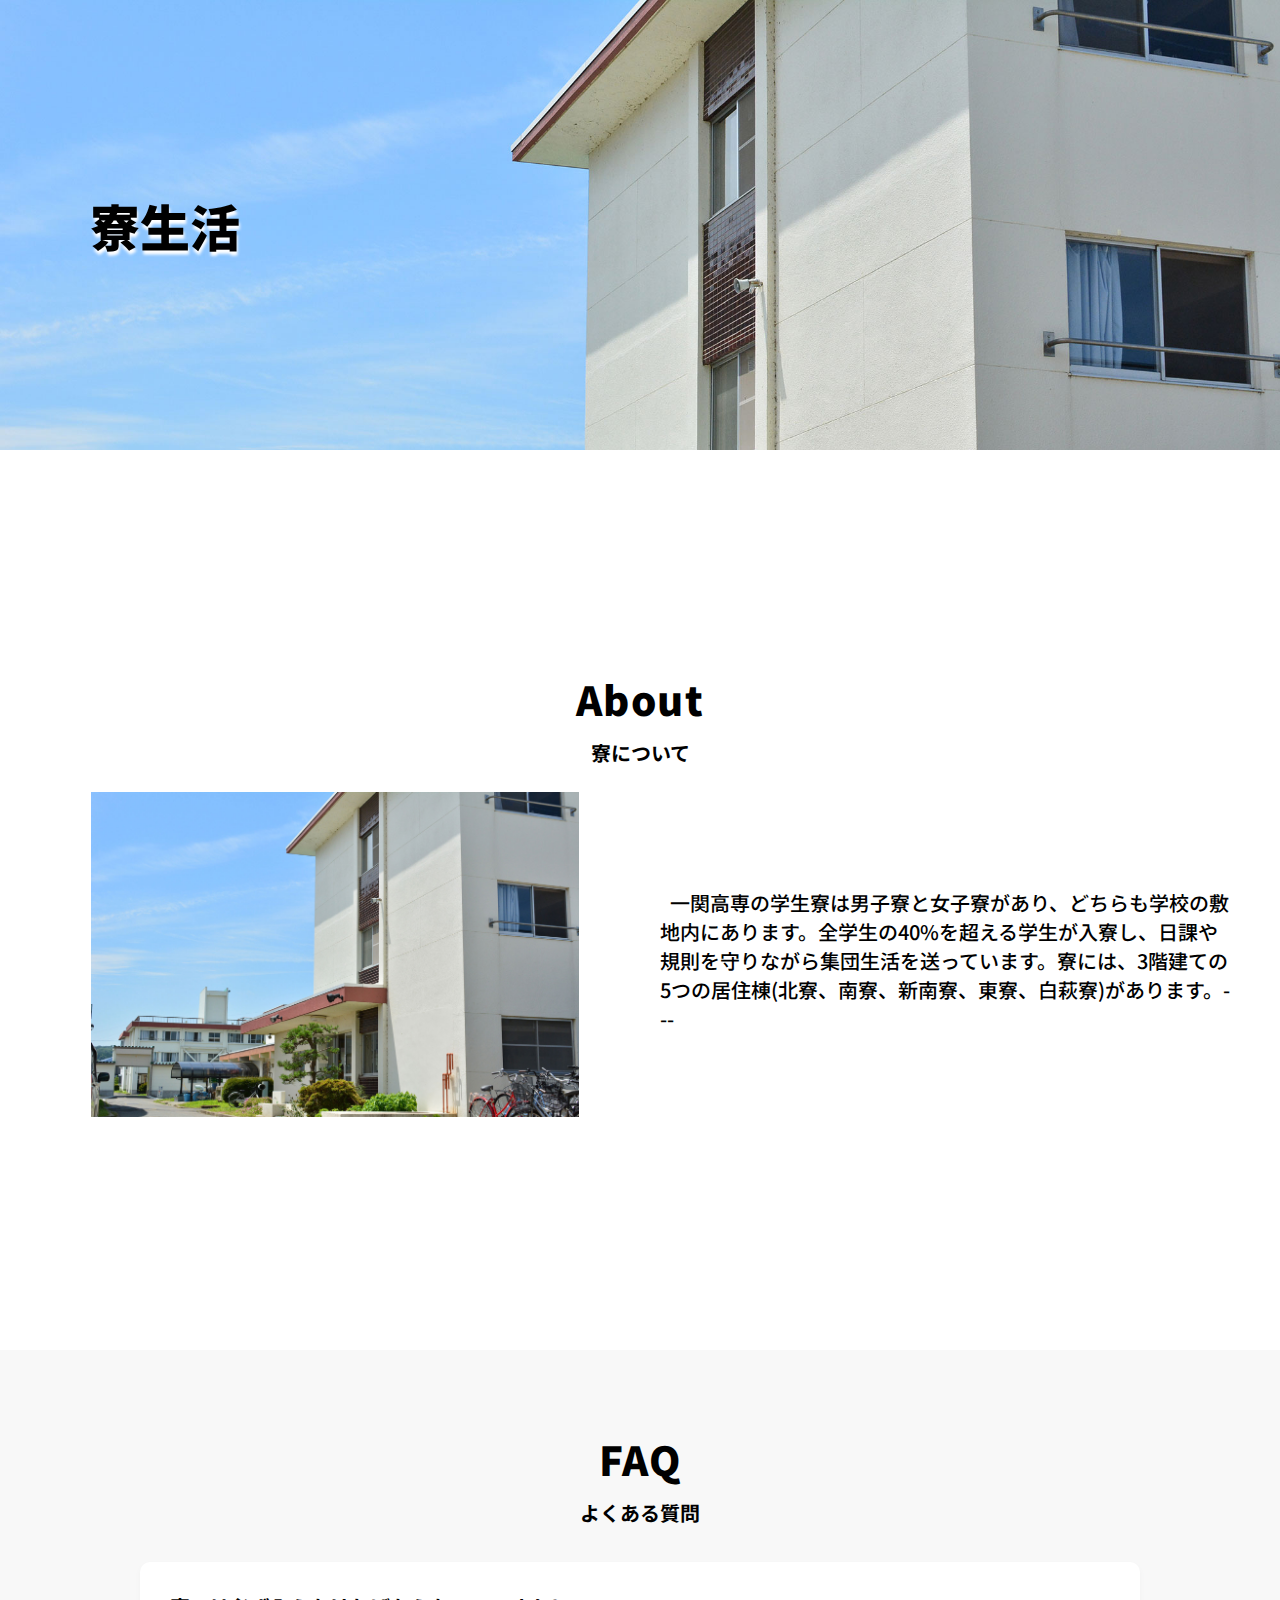
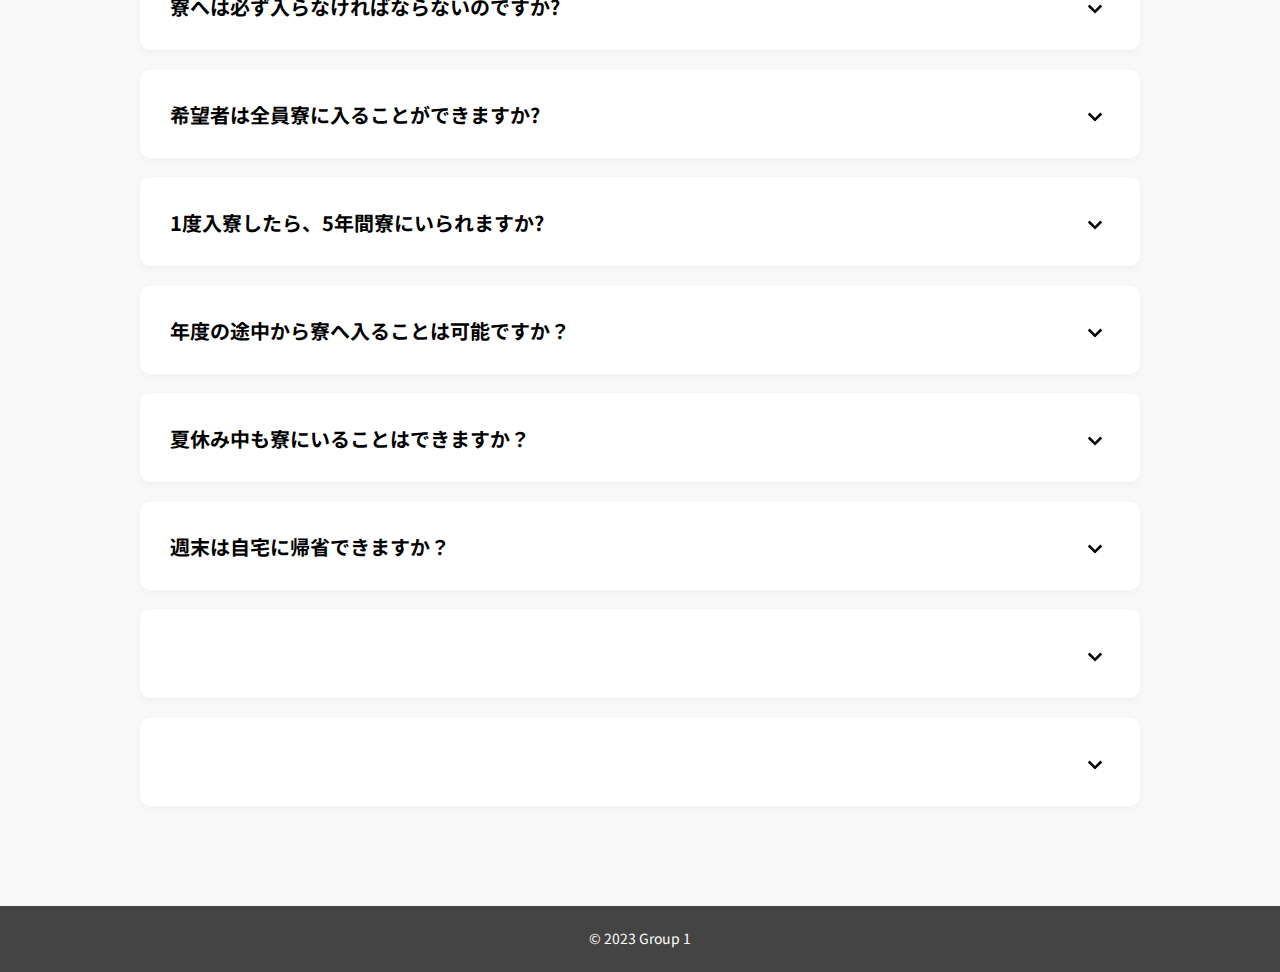
==== commit caae21f3: "adjusted top page title" ====
--- a/pages/dormitory/index.html
+++ b/pages/dormitory/index.html
@@ -137,39 +137,6 @@
                         <p class="faq-item-answer-text"></p>
                     </div>
                 </div>
-                <div class="faq-item">
-                    <div class="faq-item-contents">
-                        <p class="faq-item-contents-text"></p>
-                        <div class="faq-item-contents-img">
-                            <img src="./images/toggle_v2.png" alt="ダミー画像">
-                        </div>
-                    </div>
-                    <div class="faq-item-answer">
-                        <p class="faq-item-answer-text"></p>
-                    </div>
-                </div>
-                <div class="faq-item">
-                    <div class="faq-item-contents">
-                        <p class="faq-item-contents-text"></p>
-                        <div class="faq-item-contents-img">
-                            <img src="./images/toggle_v2.png" alt="ダミー画像">
-                        </div>
-                    </div>
-                    <div class="faq-item-answer">
-                        <p class="faq-item-answer-text"></p>
-                    </div>
-                </div>
-                <div class="faq-item">
-                    <div class="faq-item-contents">
-                        <p class="faq-item-contents-text"></p>
-                        <div class="faq-item-contents-img">
-                            <img src="./images/toggle_v2.png" alt="ダミー画像">
-                        </div>
-                    </div>
-                    <div class="faq-item-answer">
-                        <p class="faq-item-answer-text"></p>
-                    </div>
-                </div>
             </div>
         </div>
     </section>
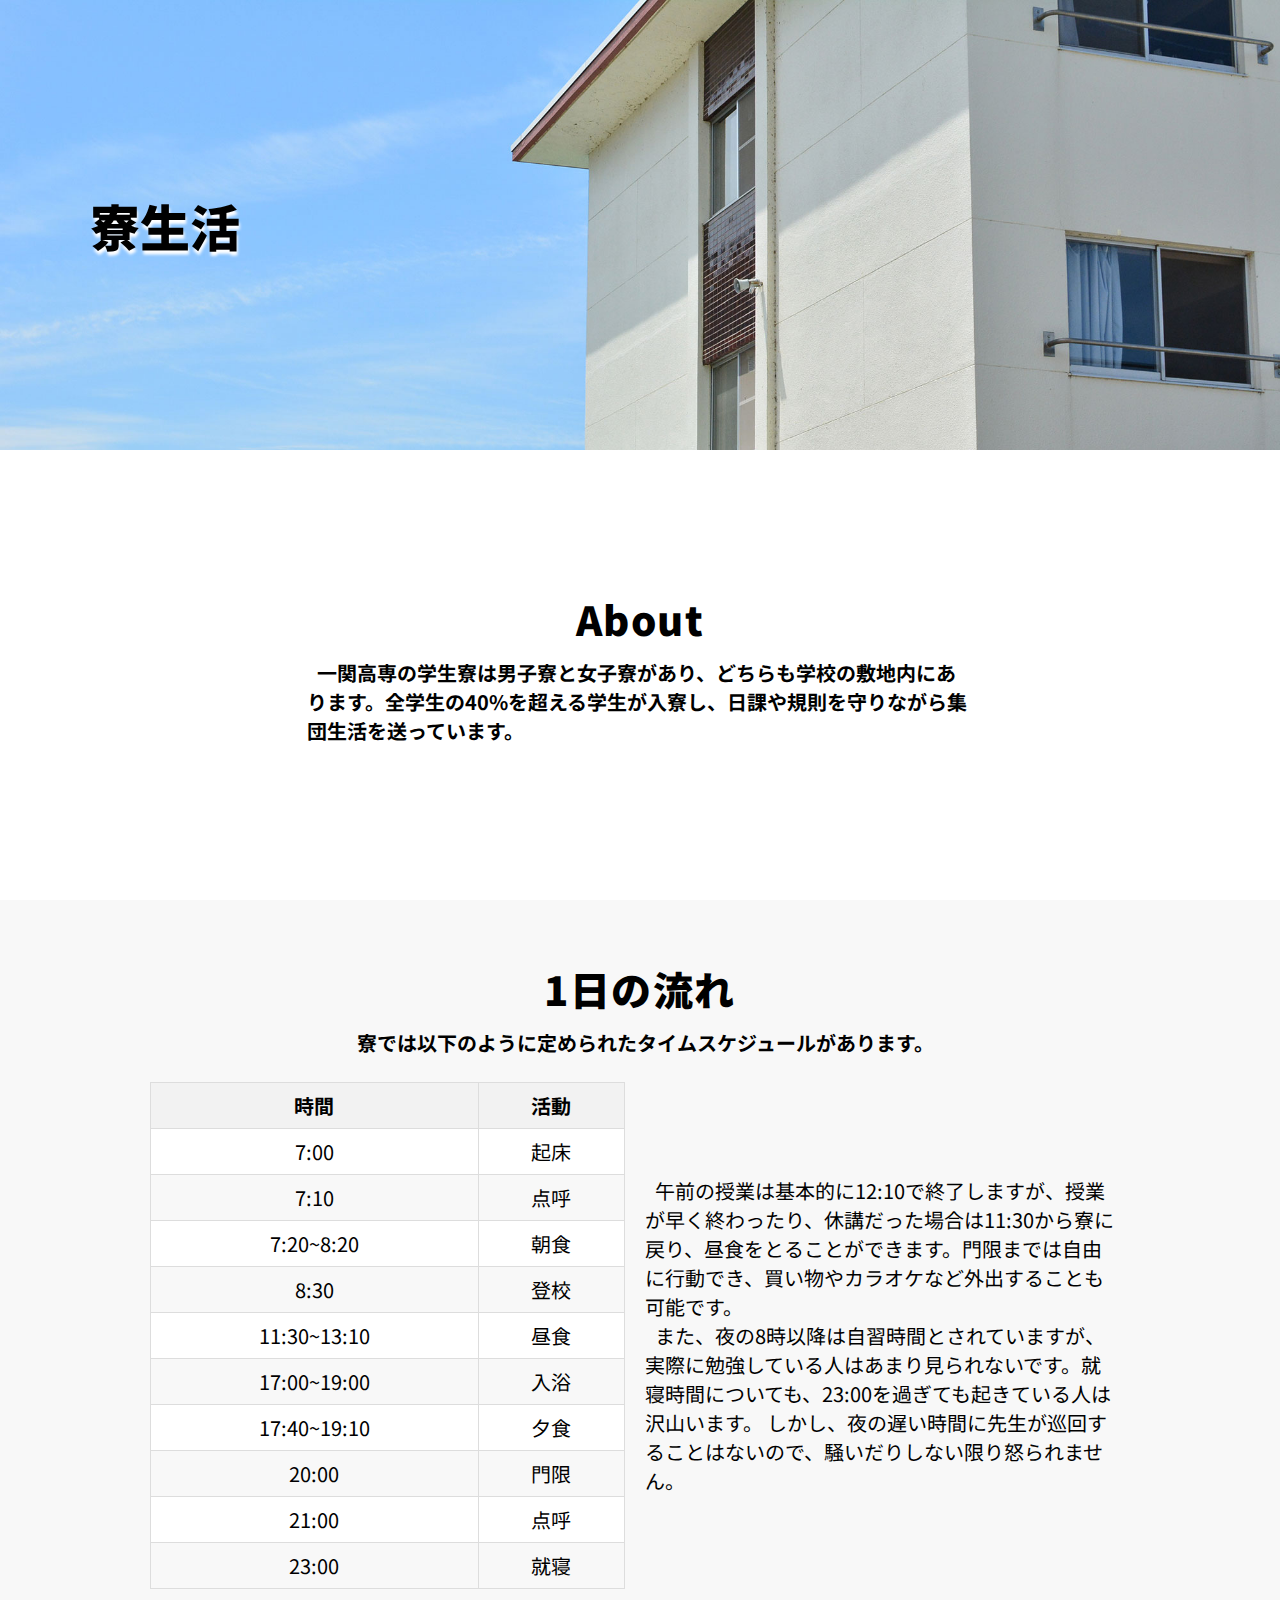
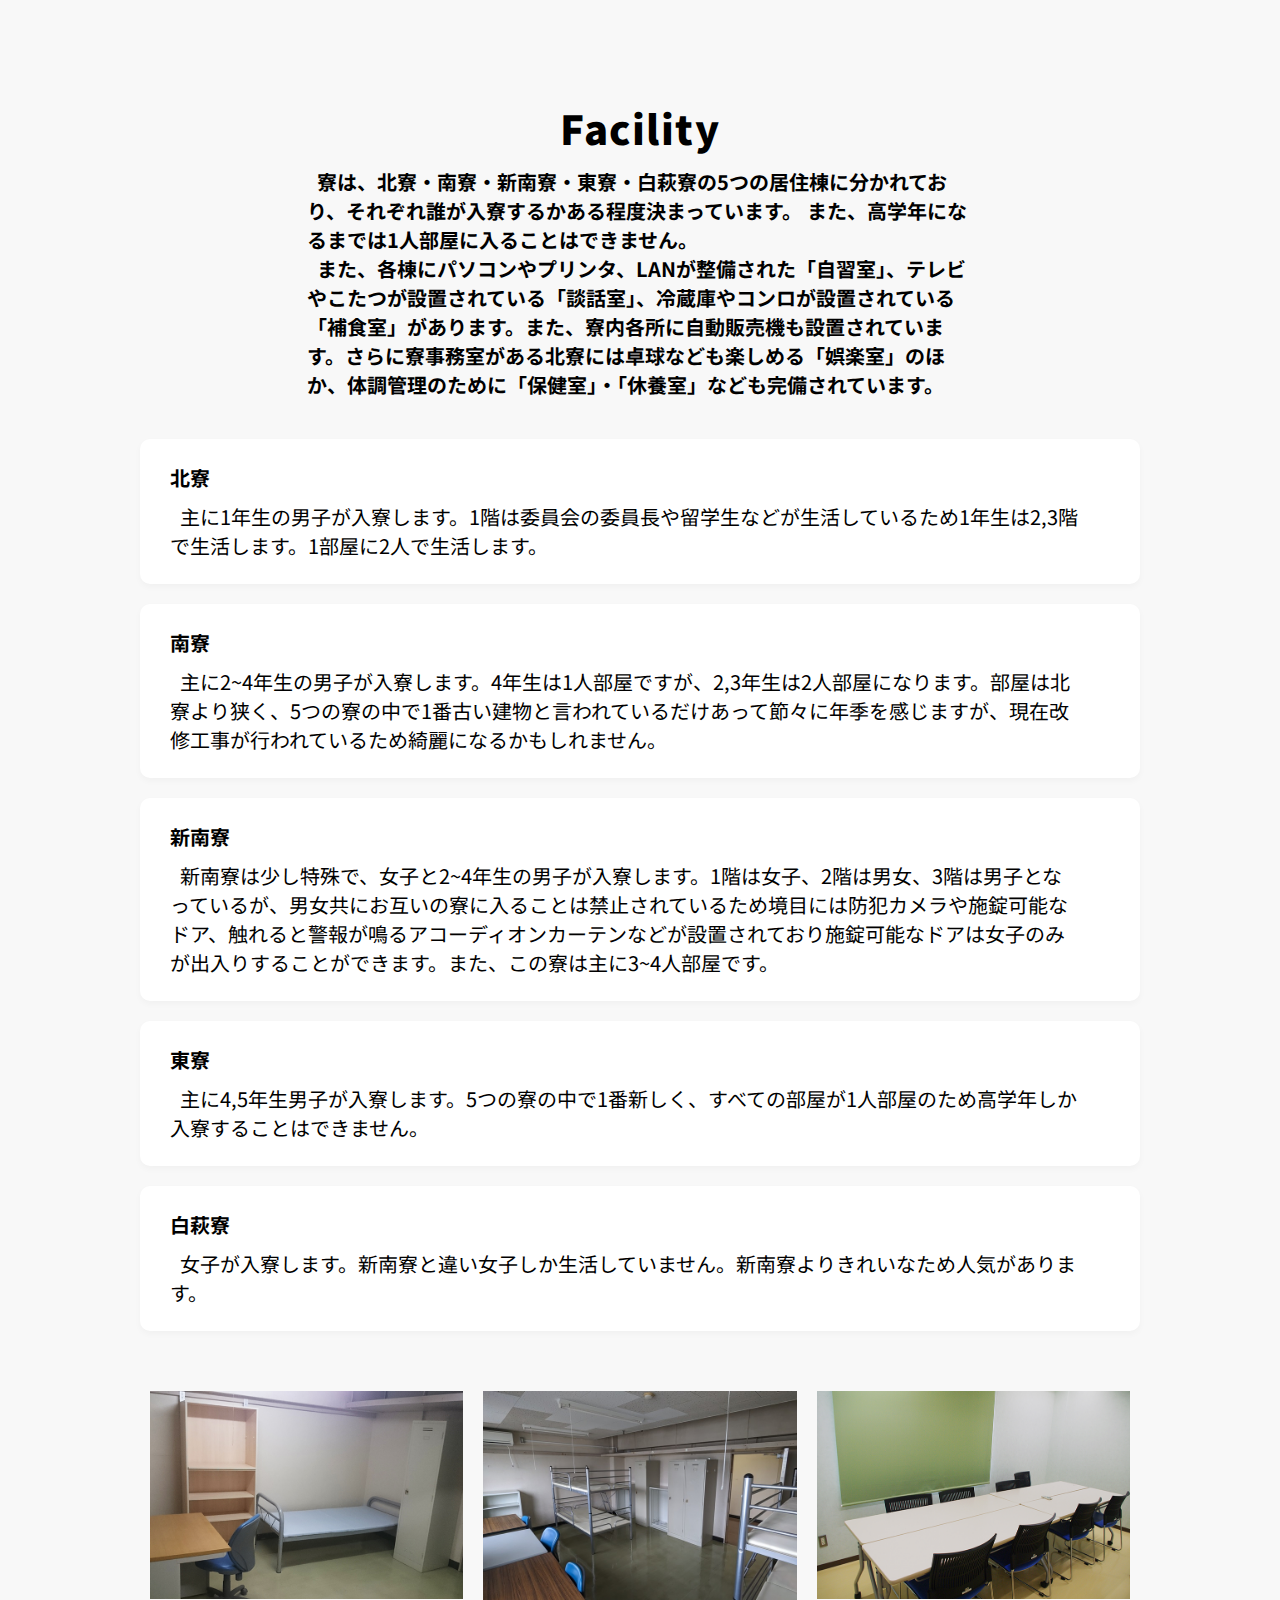
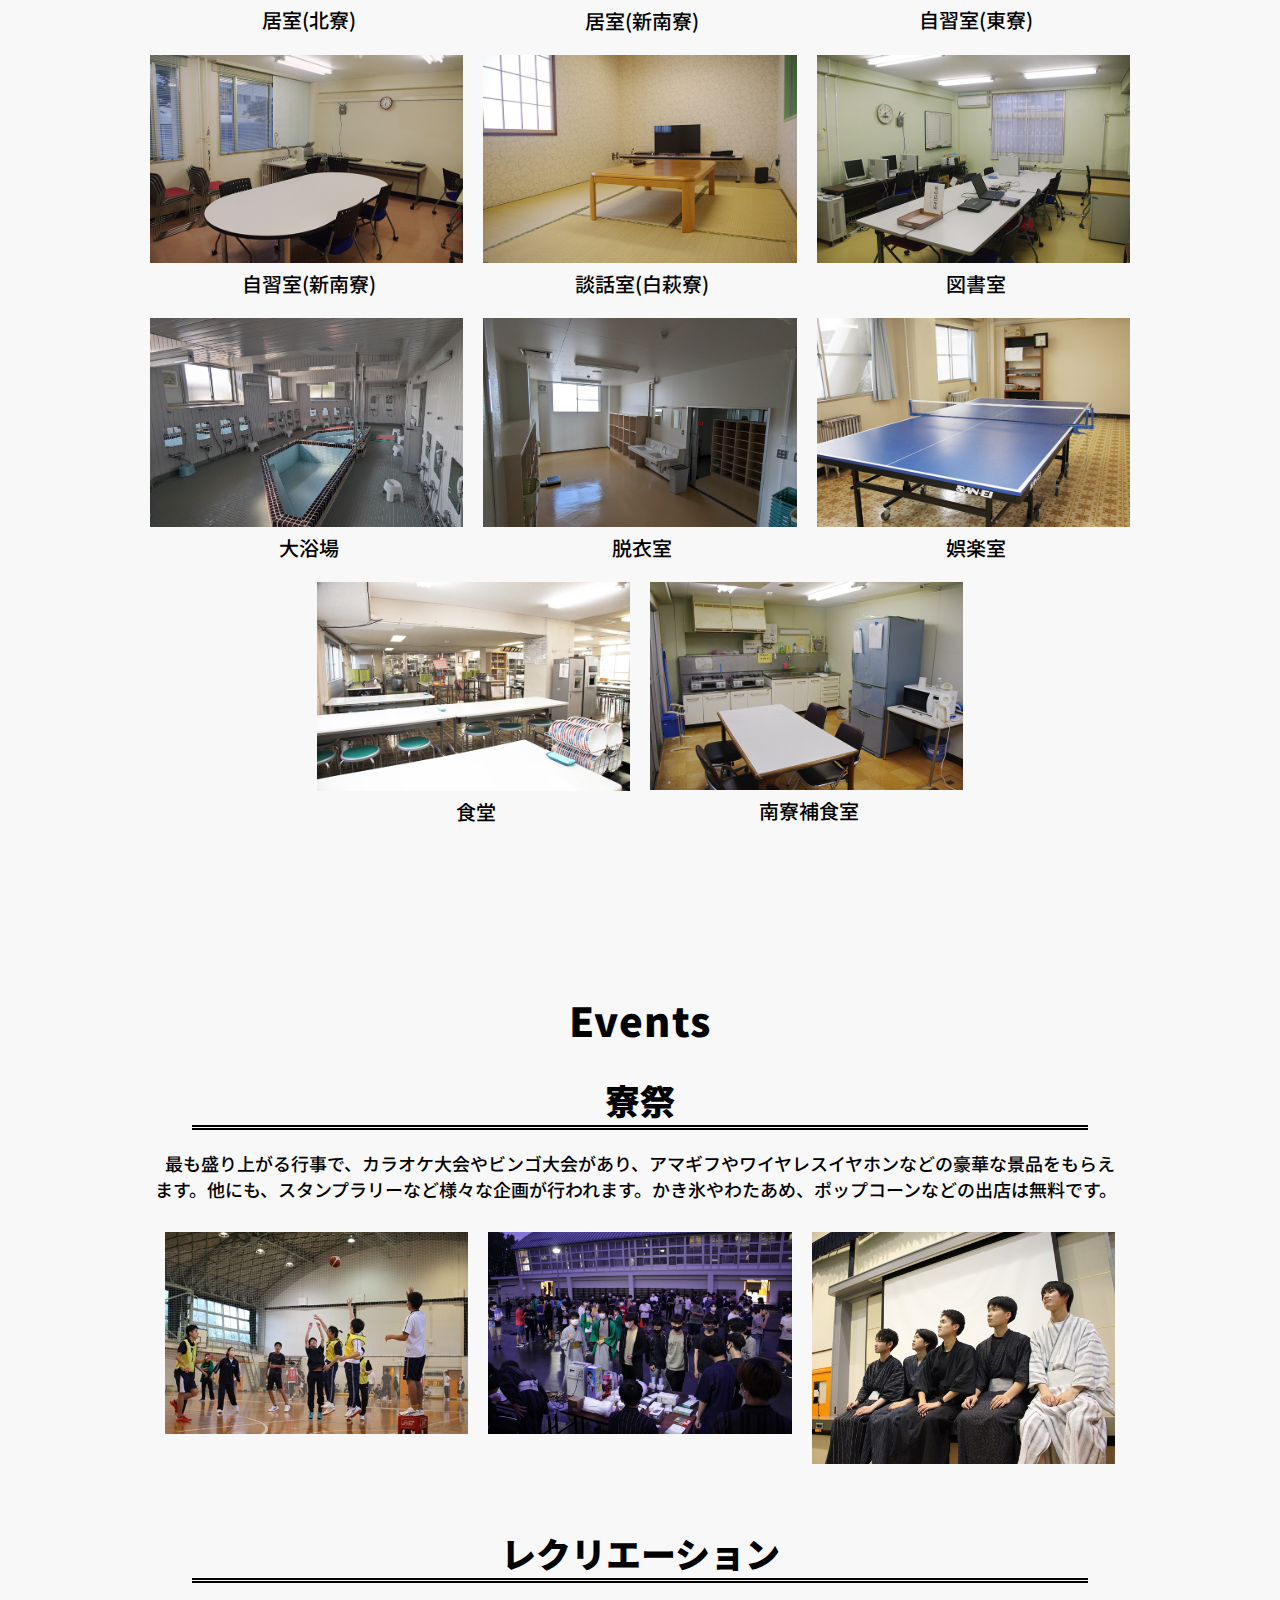
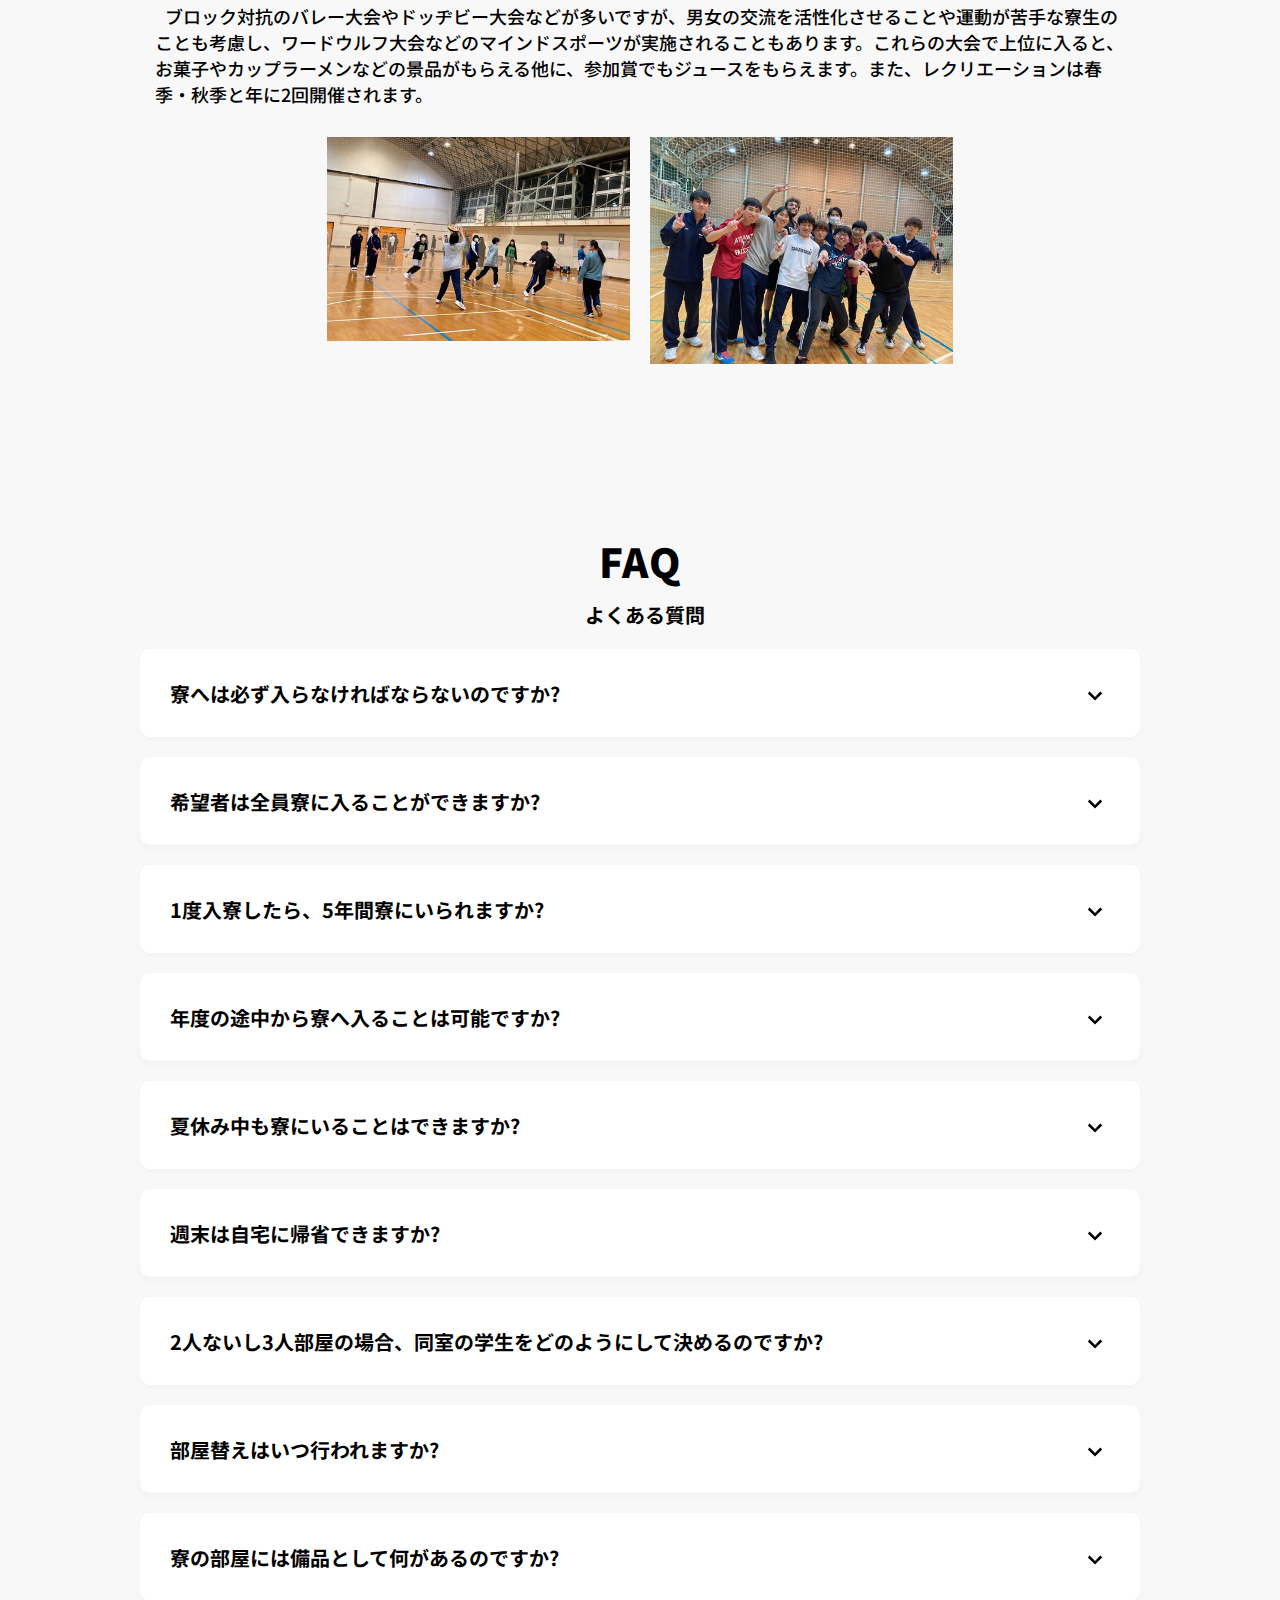
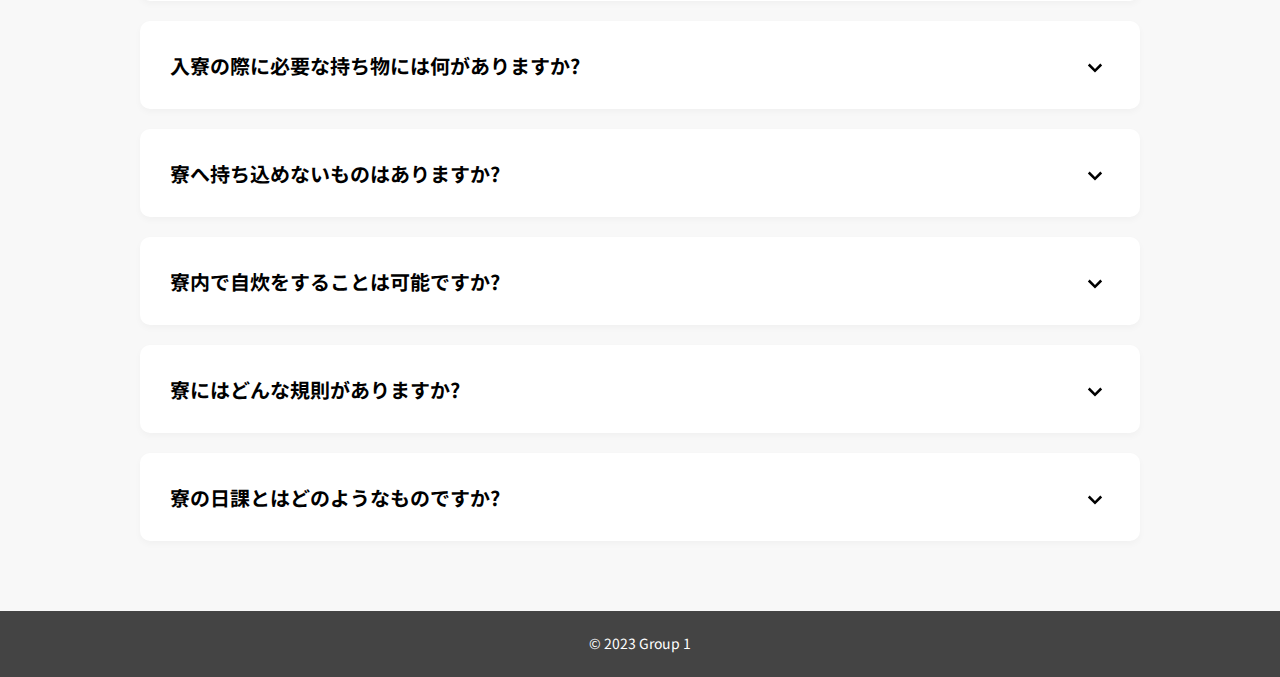
==== commit ff7b9307: "almost done the dormitory page" ====
--- a/pages/dormitory/index.html
+++ b/pages/dormitory/index.html
@@ -27,19 +27,165 @@
         <div class="about container">
             <div class="about-top">
                 <h1 class="section-title">About</h1>
-                <p class="section-title-description">寮について</p>
-            </div>
-            <div class="about-bottom">
-                <div class="about-img">
-                    <img src="./images/dormitory-top.jpg" alt="ダミー画像">
-                </div>
-                <div class="about-text">
-                    <p>一関高専の学生寮は男子寮と女子寮があり、どちらも学校の敷地内にあります。全学生の40%を超える学生が入寮し、日課や規則を守りながら集団生活を送っています。寮には、3階建ての5つの居住棟(北寮、南寮、新南寮、東寮、白萩寮)があります。---</p>
-                </div>
+                <p class="section-title-description">一関高専の学生寮は男子寮と女子寮があり、どちらも学校の敷地内にあります。全学生の40%を超える学生が入寮し、日課や規則を守りながら集団生活を送っています。</p>
             </div>
         </div>
     </section>
     <!-- End About Section -->
+    
+    <!-- Time Schedule Section-->
+    <section id="schedule">
+        <div class="schedule container">
+            <div class="schedule-top">
+                <h1 class="section-title">1日の流れ</h1>
+                <p class="section-title-description">寮では以下のように定められたタイムスケジュールがあります。</p>
+            </div>
+            <div class="schedule-bottom">
+                <div class="schedule-bottom-left">
+                    <table class="schedule-table">
+                        <thead>
+                            <tr>
+                                <th class="schedule-th">時間</th>
+                                <th class="schedule-th">活動</th>
+                            </tr>
+                        </thead>
+                        <tbody>
+                            <tr>
+                                <td>7:00</td>
+                                <td>起床</td>
+                            </tr>
+                            <tr>
+                                <td>7:10</td>
+                                <td>点呼</td>
+                            </tr>
+                            <tr>
+                                <td>7:20~8:20</td>
+                                <td>朝食</td>
+                            </tr>
+                            <tr>
+                                <td>8:30</td>
+                                <td>登校</td>
+                            </tr>
+                            <tr>
+                                <td>11:30~13:10</td>
+                                <td>昼食</td>
+                            </tr>
+                            <tr>
+                                <td>17:00~19:00</td>
+                                <td>入浴</td>
+                            </tr>
+                            <tr>
+                                <td>17:40~19:10</td>
+                                <td>夕食</td>
+                            </tr>
+                            <tr>
+                                <td>20:00</td>
+                                <td>門限</td>
+                            </tr>
+                            <tr>
+                                <td>21:00</td>
+                                <td>点呼</td>
+                            </tr>
+                            <tr>
+                                <td>23:00</td>
+                                <td>就寝</td>
+                            </tr>
+                        </tbody>
+                    </table>
+                </div>
+                <div class="schedule-bottom-right">
+                    <p>午前の授業は基本的に12:10で終了しますが、授業が早く終わったり、休講だった場合は11:30から寮に戻り、昼食をとることができます。門限までは自由に行動でき、買い物やカラオケなど外出することも可能です。</p>
+                    <p>また、夜の8時以降は自習時間とされていますが、実際に勉強している人はあまり見られないです。就寝時間についても、23:00を過ぎても起きている人は沢山います。 しかし、夜の遅い時間に先生が巡回することはないので、騒いだりしない限り怒られません。</p>
+                </div>
+            </div>
+        </div>
+    </section>
+    <!-- End Time Schedule Section-->
+    
+    <!-- Facility Section -->
+    <section id="facility">
+        <div class="facility container">
+            <div class="facility-top">
+                <h1 class="section-title">Facility</h1>
+                <p class="section-title-description">寮は、北寮・南寮・新南寮・東寮・白萩寮の5つの居住棟に分かれており、それぞれ誰が入寮するかある程度決まっています。 また、高学年になるまでは1人部屋に入ることはできません。</p>
+                <p class="section-title-description">また、各棟にパソコンやプリンタ、LANが整備された「自習室」、テレビやこたつが設置されている「談話室」、冷蔵庫やコンロが設置されている「補食室」があります。また、寮内各所に自動販売機も設置されています。さらに寮事務室がある北寮には卓球なども楽しめる「娯楽室」のほか、体調管理のために「保健室」・「休養室」なども完備されています。</p>
+            </div>
+            <div class="facility-bottom">
+                <div class="facility-dormitory">
+                    <div class="facility-dormitory-item">
+                        <div class="facility-dormitory-item-title">北寮</div>
+                        <div class="facility-dormitory-item-description">主に1年生の男子が入寮します。1階は委員会の委員長や留学生などが生活しているため1年生は2,3階で生活します。1部屋に2人で生活します。</div>
+                    </div>
+                    <div class="facility-dormitory-item">
+                        <div class="facility-dormitory-item-title">南寮</div>
+                        <div class="facility-dormitory-item-description">主に2~4年生の男子が入寮します。4年生は1人部屋ですが、2,3年生は2人部屋になります。部屋は北寮より狭く、5つの寮の中で1番古い建物と言われているだけあって節々に年季を感じますが、現在改修工事が行われているため綺麗になるかもしれません。</div>
+                    </div>
+                    <div class="facility-dormitory-item">
+                        <div class="facility-dormitory-item-title">新南寮</div>
+                        <div class="facility-dormitory-item-description">新南寮は少し特殊で、女子と2~4年生の男子が入寮します。1階は女子、2階は男女、3階は男子となっているが、男女共にお互いの寮に入ることは禁止されているため境目には防犯カメラや施錠可能なドア、触れると警報が鳴るアコーディオンカーテンなどが設置されており施錠可能なドアは女子のみが出入りすることができます。また、この寮は主に3~4人部屋です。</div>
+                    </div>
+                    <div class="facility-dormitory-item">
+                        <div class="facility-dormitory-item-title">東寮</div>
+                        <div class="facility-dormitory-item-description">主に4,5年生男子が入寮します。5つの寮の中で1番新しく、すべての部屋が1人部屋のため高学年しか入寮することはできません。</div>
+                    </div>
+                    <div class="facility-dormitory-item">
+                        <div class="facility-dormitory-item-title">白萩寮</div>
+                        <div class="facility-dormitory-item-description">女子が入寮します。新南寮と違い女子しか生活していません。新南寮よりきれいなため人気があります。</div>
+                    </div>
+                </div>
+                <ul class="facility-list">
+                    <li class="facility-item"><img src="./images/failities/room_1.jpg" alt="ダミー画像"><p>居室(北寮)</p></li>
+                    <li class="facility-item"><img src="./images/failities/room_2.jpg" alt="ダミー画像"><p>居室(新南寮)</p></li>
+                    <li class="facility-item"><img src="./images/failities/jishushitu02.jpg" alt="ダミー画像"><p>自習室(東寮)</p></li>
+                    <li class="facility-item"><img src="./images/failities/jishushitu03.jpg" alt="ダミー画像"><p>自習室(新南寮)</p></li>
+                    <li class="facility-item"><img src="./images/failities/lounge.jpg" alt="ダミー画像"><p>談話室(白萩寮)</p></li>
+                    <li class="facility-item"><img src="./images/failities/toshoshitu.jpg" alt="ダミー画像"><p>図書室</p></li>
+                    <li class="facility-item"><img src="./images/failities/bath_1.jpg" alt="ダミー画像"><p>大浴場</p></li>
+                    <li class="facility-item"><img src="./images/failities/bath_2.jpg" alt="ダミー画像"><p>脱衣室</p></li>
+                    <li class="facility-item"><img src="./images/failities/recreation_room.jpg" alt="ダミー画像"><p>娯楽室</p></li>
+                    <li class="facility-item"><img src="./images/failities/cafeteria.jpg" alt="ダミー画像"><p>食堂</p></li>
+                    <li class="facility-item"><img src="./images/failities/kitchen.jpg" alt="ダミー画像"><p>南寮補食室</p></li>
+                </ul>
+            </div>
+        </div>
+    </section>
+    <!-- End Facility Section -->
+    
+    <!-- Events Section -->
+    <section id="event">
+        <div class="event container">
+            <div class="event-top">
+                <h1 class="section-title">Events</h1>
+            </div>
+            <div class="event-bottom">
+                <div class="event-bottom-item">
+                    <div class="event-bottom-item-top">
+                        <p class="event-bottom-item-title">寮祭</p>
+                        <hr>
+                    </div>
+                    <p class="event-bottom-item-description">最も盛り上がる行事で、カラオケ大会やビンゴ大会があり、アマギフやワイヤレスイヤホンなどの豪華な景品をもらえます。他にも、スタンプラリーなど様々な企画が行われます。かき氷やわたあめ、ポップコーンなどの出店は無料です。</p>
+                    <ul class="event-list">
+                        <li class="event-item"><img src="./images/events/portball.jpg" alt="ダミー画像"></li>
+                        <li class="event-item"><img src="./images/events/bingo.jpg" alt="ダミー画像"></li>
+                        <li class="event-item"><img src="./images/events/yukata.jpg" alt="ダミー画像"></li>
+                    </ul>
+                </div>
+                <div class="event-bottom-item">
+                    <div class="event-bottom-item-top">
+                        <p class="event-bottom-item-title">レクリエーション</p>
+                        <hr>
+                    </div>
+                    <p class="event-bottom-item-description">ブロック対抗のバレー大会やドッヂビー大会などが多いですが、男女の交流を活性化させることや運動が苦手な寮生のことも考慮し、ワードウルフ大会などのマインドスポーツが実施されることもあります。これらの大会で上位に入ると、お菓子やカップラーメンなどの景品がもらえる他に、参加賞でもジュースをもらえます。また、レクリエーションは春季・秋季と年に2回開催されます。</p>
+                    <ul class="event-list">
+                        <li class="event-item"><img src="./images/events/dodgebee.jpg" alt="ダミー画像"></li>
+                        <li class="event-item"><img src="./images/events/peace.jpg" alt="ダミー画像"></li>
+                    </ul>
+                </div>
+
+            </div>
+        </div>
+    </section>
+    <!-- End Events Section -->
 
     <!-- FAQ Section -->
     <section id="faq">
@@ -53,7 +199,7 @@
                     <div class="faq-item-contents">
                         <p class="faq-item-contents-text">寮へは必ず入らなければならないのですか?</p>
                         <div class="faq-item-contents-img">
-                            <img src="./images/toggle_v2.png" alt="ダミー画像">
+                            <img src="./images/toggle.png" alt="ダミー画像">
                         </div>
                     </div>
                     <div class="faq-item-answer">
@@ -64,7 +210,7 @@
                     <div class="faq-item-contents">
                         <p class="faq-item-contents-text">希望者は全員寮に入ることができますか?</p>
                         <div class="faq-item-contents-img">
-                            <img src="./images/toggle_v2.png" alt="ダミー画像">
+                            <img src="./images/toggle.png" alt="ダミー画像">
                         </div>
                     </div>
                     <div class="faq-item-answer">
@@ -75,7 +221,7 @@
                     <div class="faq-item-contents">
                         <p class="faq-item-contents-text">1度入寮したら、5年間寮にいられますか?</p>
                         <div class="faq-item-contents-img">
-                            <img src="./images/toggle_v2.png" alt="ダミー画像">
+                            <img src="./images/toggle.png" alt="ダミー画像">
                         </div>
                     </div>
                     <div class="faq-item-answer">
@@ -84,9 +230,9 @@
                 </div>
                 <div class="faq-item">
                     <div class="faq-item-contents">
-                        <p class="faq-item-contents-text">年度の途中から寮へ入ることは可能ですか？</p>
-                        <div class="faq-item-contents-img">
-                            <img src="./images/toggle_v2.png" alt="ダミー画像">
+                        <p class="faq-item-contents-text">年度の途中から寮へ入ることは可能ですか?</p>
+                        <div class="faq-item-contents-img">
+                            <img src="./images/toggle.png" alt="ダミー画像">
                         </div>
                     </div>
                     <div class="faq-item-answer">
@@ -95,9 +241,9 @@
                 </div>
                 <div class="faq-item">
                     <div class="faq-item-contents">
-                        <p class="faq-item-contents-text">夏休み中も寮にいることはできますか？</p>
-                        <div class="faq-item-contents-img">
-                            <img src="./images/toggle_v2.png" alt="ダミー画像">
+                        <p class="faq-item-contents-text">夏休み中も寮にいることはできますか?</p>
+                        <div class="faq-item-contents-img">
+                            <img src="./images/toggle.png" alt="ダミー画像">
                         </div>
                     </div>
                     <div class="faq-item-answer">
@@ -106,9 +252,9 @@
                 </div>
                 <div class="faq-item">
                     <div class="faq-item-contents">
-                        <p class="faq-item-contents-text">週末は自宅に帰省できますか？</p>
-                        <div class="faq-item-contents-img">
-                            <img src="./images/toggle_v2.png" alt="ダミー画像">
+                        <p class="faq-item-contents-text">週末は自宅に帰省できますか?</p>
+                        <div class="faq-item-contents-img">
+                            <img src="./images/toggle.png" alt="ダミー画像">
                         </div>
                     </div>
                     <div class="faq-item-answer">
@@ -117,24 +263,90 @@
                 </div>
                 <div class="faq-item">
                     <div class="faq-item-contents">
-                        <p class="faq-item-contents-text"></p>
-                        <div class="faq-item-contents-img">
-                            <img src="./images/toggle_v2.png" alt="ダミー画像">
-                        </div>
-                    </div>
-                    <div class="faq-item-answer">
-                        <p class="faq-item-answer-text"></p>
-                    </div>
-                </div>
-                <div class="faq-item">
-                    <div class="faq-item-contents">
-                        <p class="faq-item-contents-text"></p>
-                        <div class="faq-item-contents-img">
-                            <img src="./images/toggle_v2.png" alt="ダミー画像">
-                        </div>
-                    </div>
-                    <div class="faq-item-answer">
-                        <p class="faq-item-answer-text"></p>
+                        <p class="faq-item-contents-text">2人ないし3人部屋の場合、同室の学生をどのようにして決めるのですか?</p>
+                        <div class="faq-item-contents-img">
+                            <img src="./images/toggle.png" alt="ダミー画像">
+                        </div>
+                    </div>
+                    <div class="faq-item-answer">
+                        <p class="faq-item-answer-text">2年生以上は自分たちで同室となる相手を決めます。1年生の場合は、4月の入寮時にはクラスと出席番号をもとに寮の担当教員が決めますが、夏休み後に部屋替えを行います。このときは2年生以上と同様に、自分たちで決めてもらいます。</p>
+                    </div>
+                </div>
+                <div class="faq-item">
+                    <div class="faq-item-contents">
+                        <p class="faq-item-contents-text">部屋替えはいつ行われますか?</p>
+                        <div class="faq-item-contents-img">
+                            <img src="./images/toggle.png" alt="ダミー画像">
+                        </div>
+                    </div>
+                    <div class="faq-item-answer">
+                        <p class="faq-item-answer-text">2~5年生は4月から1年間同じ部屋で過ごします。毎年2月に、次年度の入寮が許可された寮生が4月からの部屋を決めます。1年生のみ夏休み後に部屋替えを行います。</p>
+                    </div>
+                </div>
+                <div class="faq-item">
+                    <div class="faq-item-contents">
+                        <p class="faq-item-contents-text">寮の部屋には備品として何があるのですか?</p>
+                        <div class="faq-item-contents-img">
+                            <img src="./images/toggle.png" alt="ダミー画像">
+                        </div>
+                    </div>
+                    <div class="faq-item-answer">
+                        <p class="faq-item-answer-text">家具は寮生1人ごとにベッド、机、本棚、ロッカーがあります。荷物置き場としてのロフト部分もあります。窓にはカーテンまたはブラインドが設置されています。また各部屋にエアコンも設置されています。</p>
+                    </div>
+                </div>
+                <div class="faq-item">
+                    <div class="faq-item-contents">
+                        <p class="faq-item-contents-text">入寮の際に必要な持ち物には何がありますか?</p>
+                        <div class="faq-item-contents-img">
+                            <img src="./images/toggle.png" alt="ダミー画像">
+                        </div>
+                    </div>
+                    <div class="faq-item-answer">
+                        <p class="faq-item-answer-text">学用品、上履き(サンダル)、衣類、寝具、洗面道具、入浴道具(シャンプー、ボディソープなど)、洗濯道具(洗剤、ハンガー、洗濯バサミなど)、その他消耗品、体温計、保険証、5000円程度の現金(医療機関での診察代および移動のタクシー代)などです。貴重品を机の引き出しに保管するため、小型の南京錠も用意してください。衣類を整理するための衣装ケースがあると便利です。一関市内に量販店がありますので、必要なものを入寮後に買い足すことも可能です。寝具(布団・毛布・枕・シーツ)はレンタルを頼むこともできます。</p>
+                    </div>
+                </div>
+                <div class="faq-item">
+                    <div class="faq-item-contents">
+                        <p class="faq-item-contents-text">寮へ持ち込めないものはありますか?</p>
+                        <div class="faq-item-contents-img">
+                            <img src="./images/toggle.png" alt="ダミー画像">
+                        </div>
+                    </div>
+                    <div class="faq-item-answer">
+                        <p class="faq-item-answer-text">寮では集団生活における安全や衛生、節電や火災発生防止、共同利用の観点から持ち込み禁止物品を規定しています。具体的には生もの(卵、魚、肉、野菜)、生き物、危険な薬品や武器類(包丁・ナイフ類、エアガン・モデルガン、木刀・竹刀)、発熱する電化製品(こたつ、電気ストーブ、電気毛布など)、火気を使用するもの(ライター・マッチ、ローソク、カセットコンロ、お香・アロマ、蚊取り線香)、消費電力が600Wを超える電化製品(例外としてドライヤーは最大消費電力1200Wであれば持込み可)、大型の家具類(1㎡以上のカーペット類、大型ディスプレイ28インチ以上など)が持ち込み禁止です。また教育寮であることから、勉学の妨げとなるもの(アダルト系の雑誌、DVD、麻雀、花札)も持ち込みを禁止しています。</p>
+                    </div>
+                </div>
+                <div class="faq-item">
+                    <div class="faq-item-contents">
+                        <p class="faq-item-contents-text">寮内で自炊をすることは可能ですか?</p>
+                        <div class="faq-item-contents-img">
+                            <img src="./images/toggle.png" alt="ダミー画像">
+                        </div>
+                    </div>
+                    <div class="faq-item-answer">
+                        <p class="faq-item-answer-text">衛生上、肉や野菜などを使用した本格的な自炊は禁止しています。ただし、補食室のコンロや電子レンジでカップ麺、レトルト食品、冷凍食品等を調理することは可能です。</p>
+                    </div>
+                </div>
+                <div class="faq-item">
+                    <div class="faq-item-contents">
+                        <p class="faq-item-contents-text">寮にはどんな規則がありますか?</p>
+                        <div class="faq-item-contents-img">
+                            <img src="./images/toggle.png" alt="ダミー画像">
+                        </div>
+                    </div>
+                    <div class="faq-item-answer">
+                        <p class="faq-item-answer-text">寮には安全で快適な共同生活を送るために様々な規則があります。まず起床と朝点呼に始まり夜点呼と就寝で終わる「日課」が定められています。またいくつかの禁止事項や持ち込み禁止物品があります。自宅に帰省する際や課外活動等で点呼時に不在になる場合は、事前申請が必要です。それ以外にも風呂や共通部分の清掃当番に関する規則もあります。</p>
+                    </div>
+                </div>
+                <div class="faq-item">
+                    <div class="faq-item-contents">
+                        <p class="faq-item-contents-text">寮の日課とはどのようなものですか?</p>
+                        <div class="faq-item-contents-img">
+                            <img src="./images/toggle.png" alt="ダミー画像">
+                        </div>
+                    </div>
+                    <div class="faq-item-answer">
+                        <p class="faq-item-answer-text">寮では起床、点呼、食事、登校、入浴、門限、自習時間、就寝の時間(日課)が決められており、寮生はそれに従って規則正しい生活を送っています。</p>
                     </div>
                 </div>
             </div>
--- a/pages/dormitory/style.css
+++ b/pages/dormitory/style.css
@@ -1,24 +1,24 @@
 @import url("https://fonts.googleapis.com/css2?family=Noto+Sans+JP:wght@300;500;700;900&display=swap");
-#faq .faq, #about .about {
-  padding: 100px 20px;
+#faq .faq, #event .event, #facility .facility, #schedule .schedule, #about .about {
+  padding: 45px 20px;
 }
 @media (min-width: 768px) {
-  #faq .faq, #about .about {
-    padding: 80px 30px;
-  }
-}
-
-#faq .faq-item-contents-text, #about .about-text {
+  #faq .faq, #event .event, #facility .facility, #schedule .schedule, #about .about {
+    padding: 50px 30px;
+  }
+}
+
+#faq .faq-item-contents-text, #facility .facility-bottom {
   text-align: left;
   font-size: 1.5rem;
 }
 @media (min-width: 768px) {
-  #faq .faq-item-contents-text, #about .about-text {
+  #faq .faq-item-contents-text, #facility .facility-bottom {
     font-size: 1.75rem;
   }
 }
 @media (min-width: 1200px) {
-  #faq .faq-item-contents-text, #about .about-text {
+  #faq .faq-item-contents-text, #facility .facility-bottom {
     font-size: 2rem;
   }
 }
@@ -32,7 +32,7 @@
 html {
   font-size: 10px;
   font-family: "Noto Sans JP", sans-serif;
-  background-color: #eee;
+  background-color: #f8f8f8;
   scroll-behavior: smooth;
 }
 
@@ -45,8 +45,16 @@
   height: 100%;
 }
 
+hr {
+  border: none;
+  border-top: 5px double black;
+  width: 70vw;
+  max-width: 1000px;
+  margin-bottom: 20px;
+}
+
 .container {
-  min-height: 100vh;
+  min-height: 50vh;
   display: flex;
   align-content: center;
   justify-content: center;
@@ -65,8 +73,8 @@
 .section-title-description {
   font-size: 2rem;
   font-weight: 700;
-  text-align: center;
-  margin-bottom: 25px;
+  text-indent: 1rem;
+  text-align: left;
 }
 
 /* ===== Header ===== */
@@ -96,9 +104,6 @@
   padding: 0 50px;
   justify-content: flex-start;
 }
-#hero .container {
-  min-height: 50vh;
-}
 #hero h1 {
   display: block;
   width: -moz-fit-content;
@@ -116,50 +121,201 @@
   background: #fff;
 }
 #about .about-top {
-  max-width: 500px;
-}
-#about .about-bottom {
-  flex-direction: row;
+  max-width: 700px;
+  padding: 10px 17px 0;
+  margin-bottom: 25px;
+}
+
+/* ====== End About Section ====== */
+/* ====== Time-Schedule Section ====== */
+#schedule .schedule-top {
+  max-width: 700px;
+  padding: 10px 17px 0;
+  margin-bottom: 25px;
+}
+#schedule .schedule-bottom {
+  max-width: 1000px;
+  text-align: left;
+  font-size: 1.5rem;
   align-items: center;
+}
+@media (min-width: 600px) {
+  #schedule .schedule-bottom {
+    display: flex;
+    justify-content: space-between;
+  }
+}
+@media (min-width: 768px) {
+  #schedule .schedule-bottom {
+    font-size: 1.8rem;
+  }
+}
+@media (min-width: 1200px) {
+  #schedule .schedule-bottom {
+    font-size: 2rem;
+  }
+}
+#schedule .schedule-bottom-left {
+  flex: 1;
+  padding-left: 10px;
+}
+@media (max-width: 600px) {
+  #schedule .schedule-bottom-left {
+    padding: 20px 40px;
+  }
+}
+#schedule .schedule-bottom-right {
+  flex: 1;
+  padding: 0 20px;
+}
+#schedule .schedule-bottom-right p {
+  text-indent: 1rem;
+}
+#schedule .schedule-table {
+  width: 100%;
+  border-collapse: collapse;
+}
+#schedule .schedule-table th, #schedule .schedule-table td {
+  border: 1px solid #ddd;
+  padding: 8px;
+  text-align: center;
+}
+#schedule .schedule-table th {
+  background-color: #f2f2f2;
+}
+#schedule .schedule-table tr:nth-child(odd) {
+  background-color: #fff;
+}
+
+/* ====== End Time-Schedule Section ====== */
+/* ====== Facility Section ====== */
+#facility .facility-top {
+  max-width: 700px;
+  padding: 10px 17px 0;
+  margin-bottom: 25px;
+}
+#facility .facility-bottom {
+  max-width: 1000px;
+  margin: 5px 0;
+}
+#facility .facility-dormitory {
+  padding: 10px 0;
+}
+#facility .facility-dormitory-item {
+  background-color: #fff;
+  border-radius: 10px;
+  box-shadow: 0 3px 7px 0 rgba(0, 0, 0, 0.03);
+  margin-bottom: 20px;
+  padding: 24px 30px 14px;
+}
+@media (max-width: 444px) {
+  #facility .facility-dormitory-item {
+    padding: 24px 15px 14px;
+  }
+}
+#facility .facility-dormitory-item-title {
+  font-weight: 700;
+}
+#facility .facility-dormitory-item-description {
+  text-indent: 1rem;
+  margin: 10px 30px 10px 0;
+}
+#facility .facility-list {
+  list-style-type: none;
+  letter-spacing: -0.4em;
+  margin: 30px auto;
+}
+@media (min-width: 600px) {
+  #facility .facility-list {
+    display: flex;
+    flex-direction: row;
+    flex-wrap: wrap;
+    justify-content: center;
+  }
+}
+#facility .facility-item {
+  display: inline-block;
+  width: 33.333%;
+  padding: 0 10px;
+  margin-bottom: 20px;
+  letter-spacing: normal;
+  vertical-align: top;
+}
+@media (max-width: 480px) {
+  #facility .facility-item {
+    width: 50%;
+  }
+}
+#facility .facility-item img {
+  height: auto;
+}
+#facility .facility-item p {
+  font-weight: 500;
+  text-align: center;
+  padding-left: 5px;
+}
+
+/* ====== End Facility Section ====== */
+/* ====== Events Section ====== */
+#event .event {
+  flex-direction: column;
+}
+#event .event-top {
+  max-width: 700px;
+  padding: 10px 17px 0;
+}
+#event .event-bottom {
+  max-width: 1000px;
+  margin: 5px 0;
+}
+#event .event-bottom-item {
+  display: flex;
+  flex-direction: column;
   justify-content: center;
-}
-@media (min-width: 768px) {
-  #about .about-bottom {
-    display: flex;
-    flex-wrap: wrap;
-  }
-}
-#about .about-img {
-  margin: 0 auto;
-  margin-bottom: 10px;
-}
-@media (min-width: 601px) {
-  #about .about-img {
-    width: 70%;
-  }
-}
-@media (min-width: 768px) {
-  #about .about-img {
-    width: 50%;
-  }
-}
-@media (min-width: 1200px) {
-  #about .about-img {
-    width: 40%;
-  }
-}
-#about .about-text {
+  align-items: center;
+  margin: 10px 15px;
+}
+#event .event-bottom-item-title {
+  font-size: 3.5rem;
+  font-weight: 900;
+}
+#event .event-bottom-item-description {
+  font-size: 1.8rem;
   font-weight: 500;
   text-indent: 1rem;
-}
-@media (min-width: 768px) {
-  #about .about-text {
-    padding: 20px;
+  text-align: left;
+}
+#event .event-list {
+  list-style-type: none;
+  letter-spacing: -0.4em;
+  margin: 30px auto;
+}
+@media (min-width: 600px) {
+  #event .event-list {
+    display: flex;
+    flex-direction: row;
+    flex-wrap: wrap;
+    justify-content: center;
+  }
+}
+#event .event-item {
+  display: inline-block;
+  width: 33.333%;
+  padding: 0 10px;
+  margin-bottom: 20px;
+  letter-spacing: normal;
+  vertical-align: top;
+}
+@media (max-width: 480px) {
+  #event .event-item {
     width: 50%;
   }
 }
-
-/* ====== End About Section ====== */
+#event .event-item img {
+  height: auto;
+}
+
+/* ====== End Events Section ====== */
 /* ====== FAQ Section ====== */
 #faq {
   background: #f8f8f8;
@@ -172,7 +328,7 @@
 }
 #faq .faq-bottom {
   max-width: 1000px;
-  margin-top: 10px;
+  margin-top: 20px;
 }
 #faq .faq-item {
   background-color: #fff;
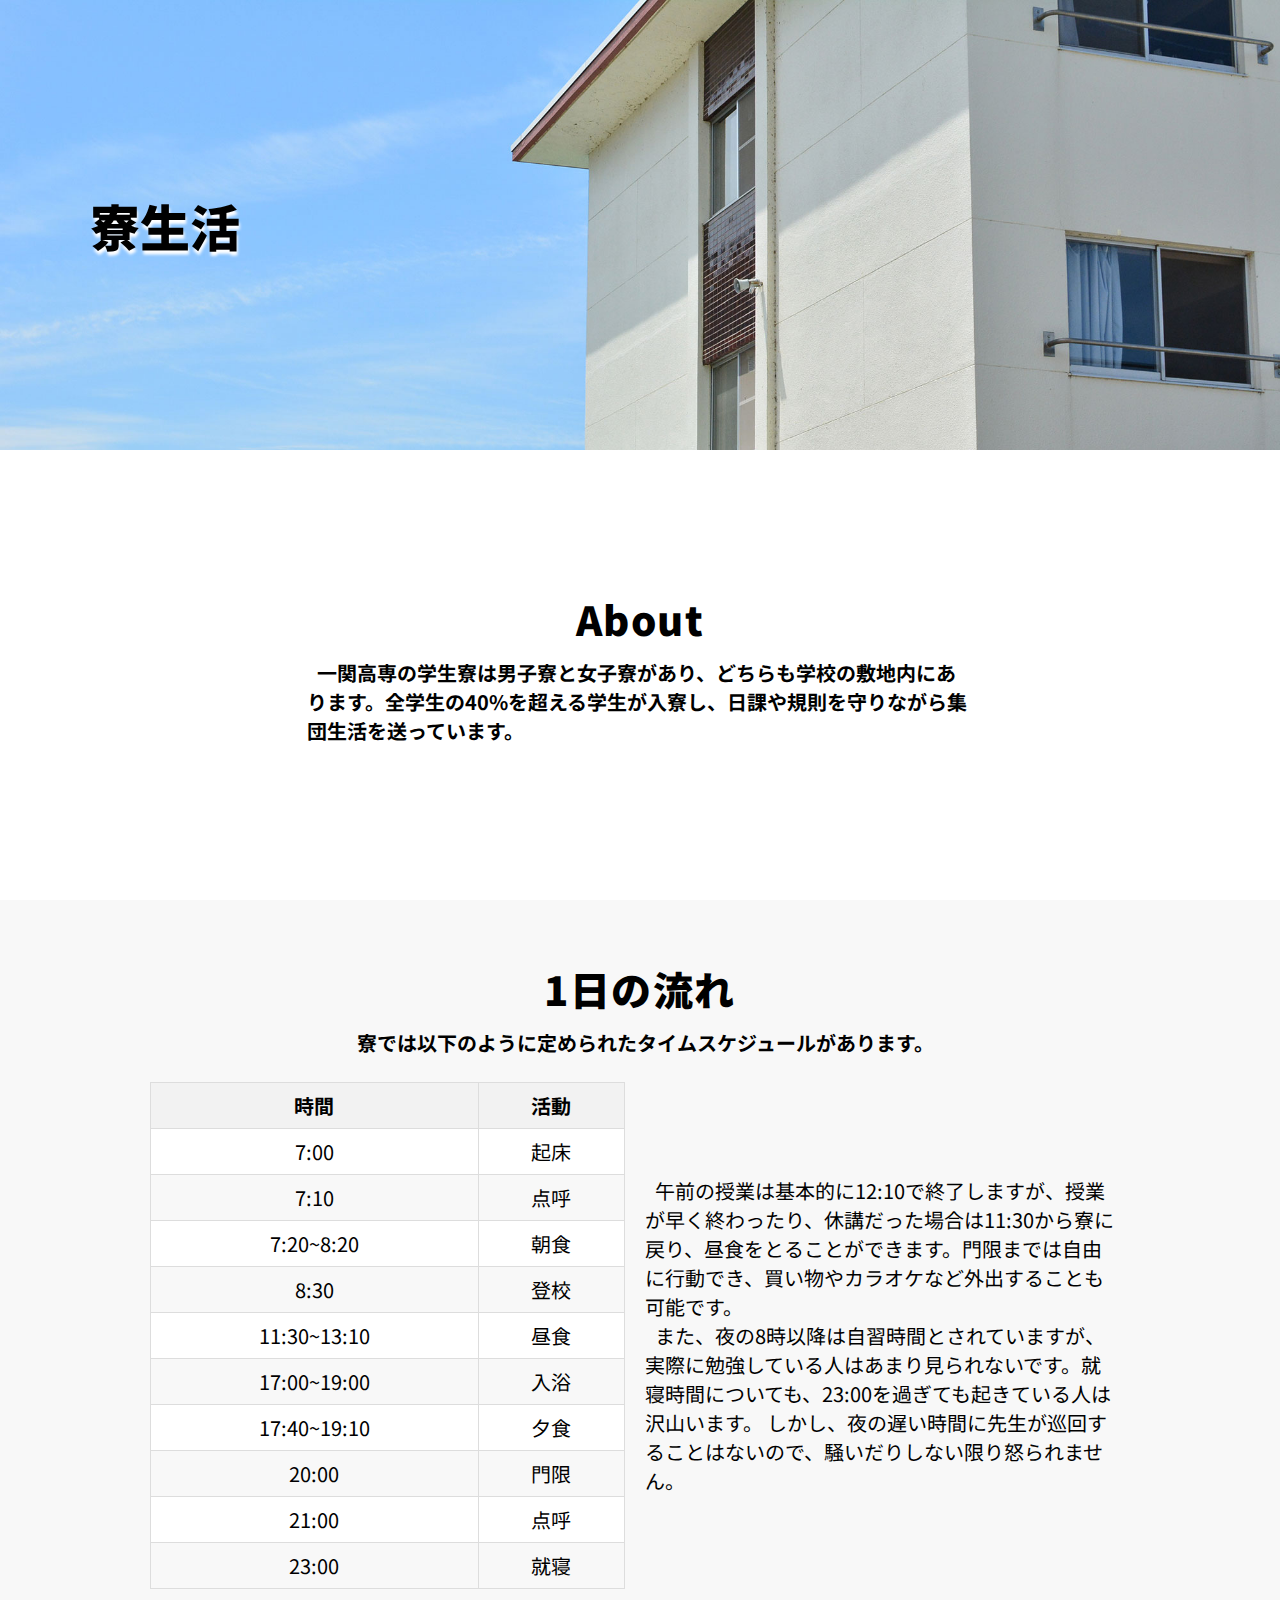
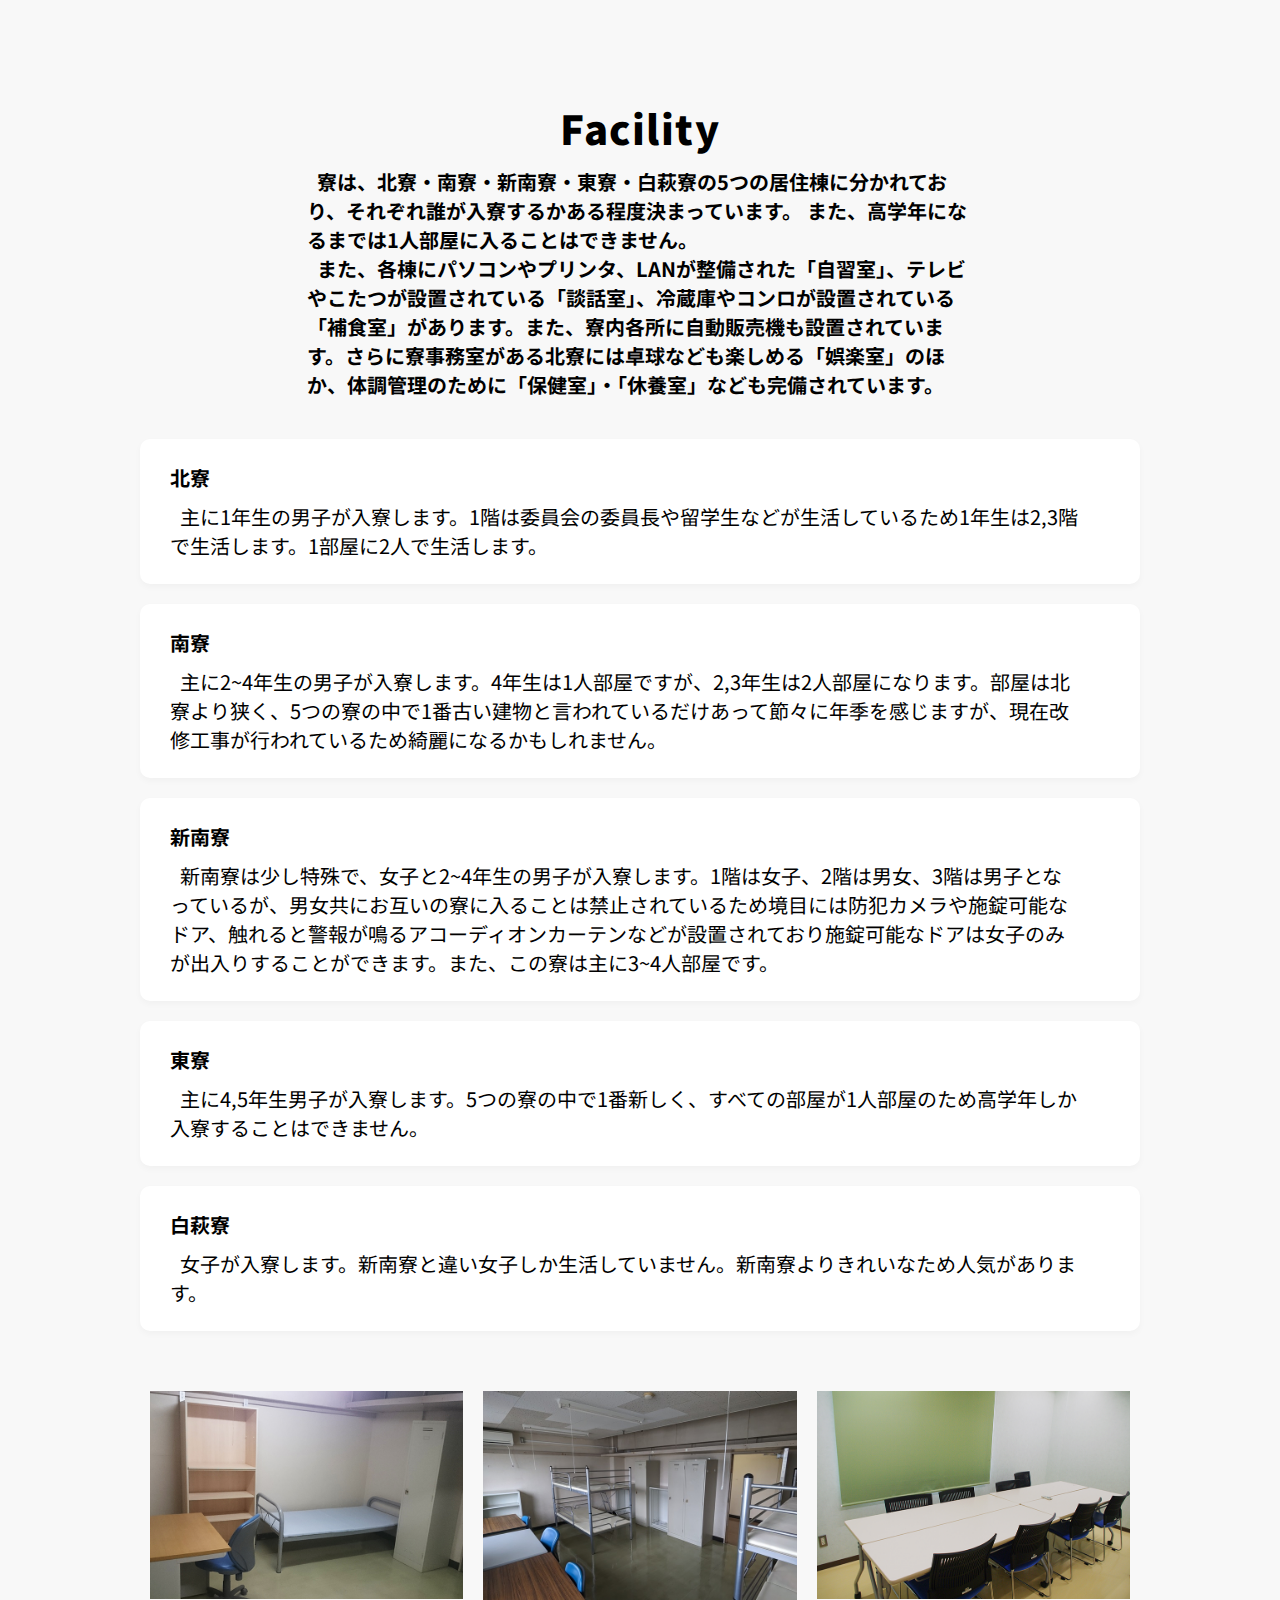
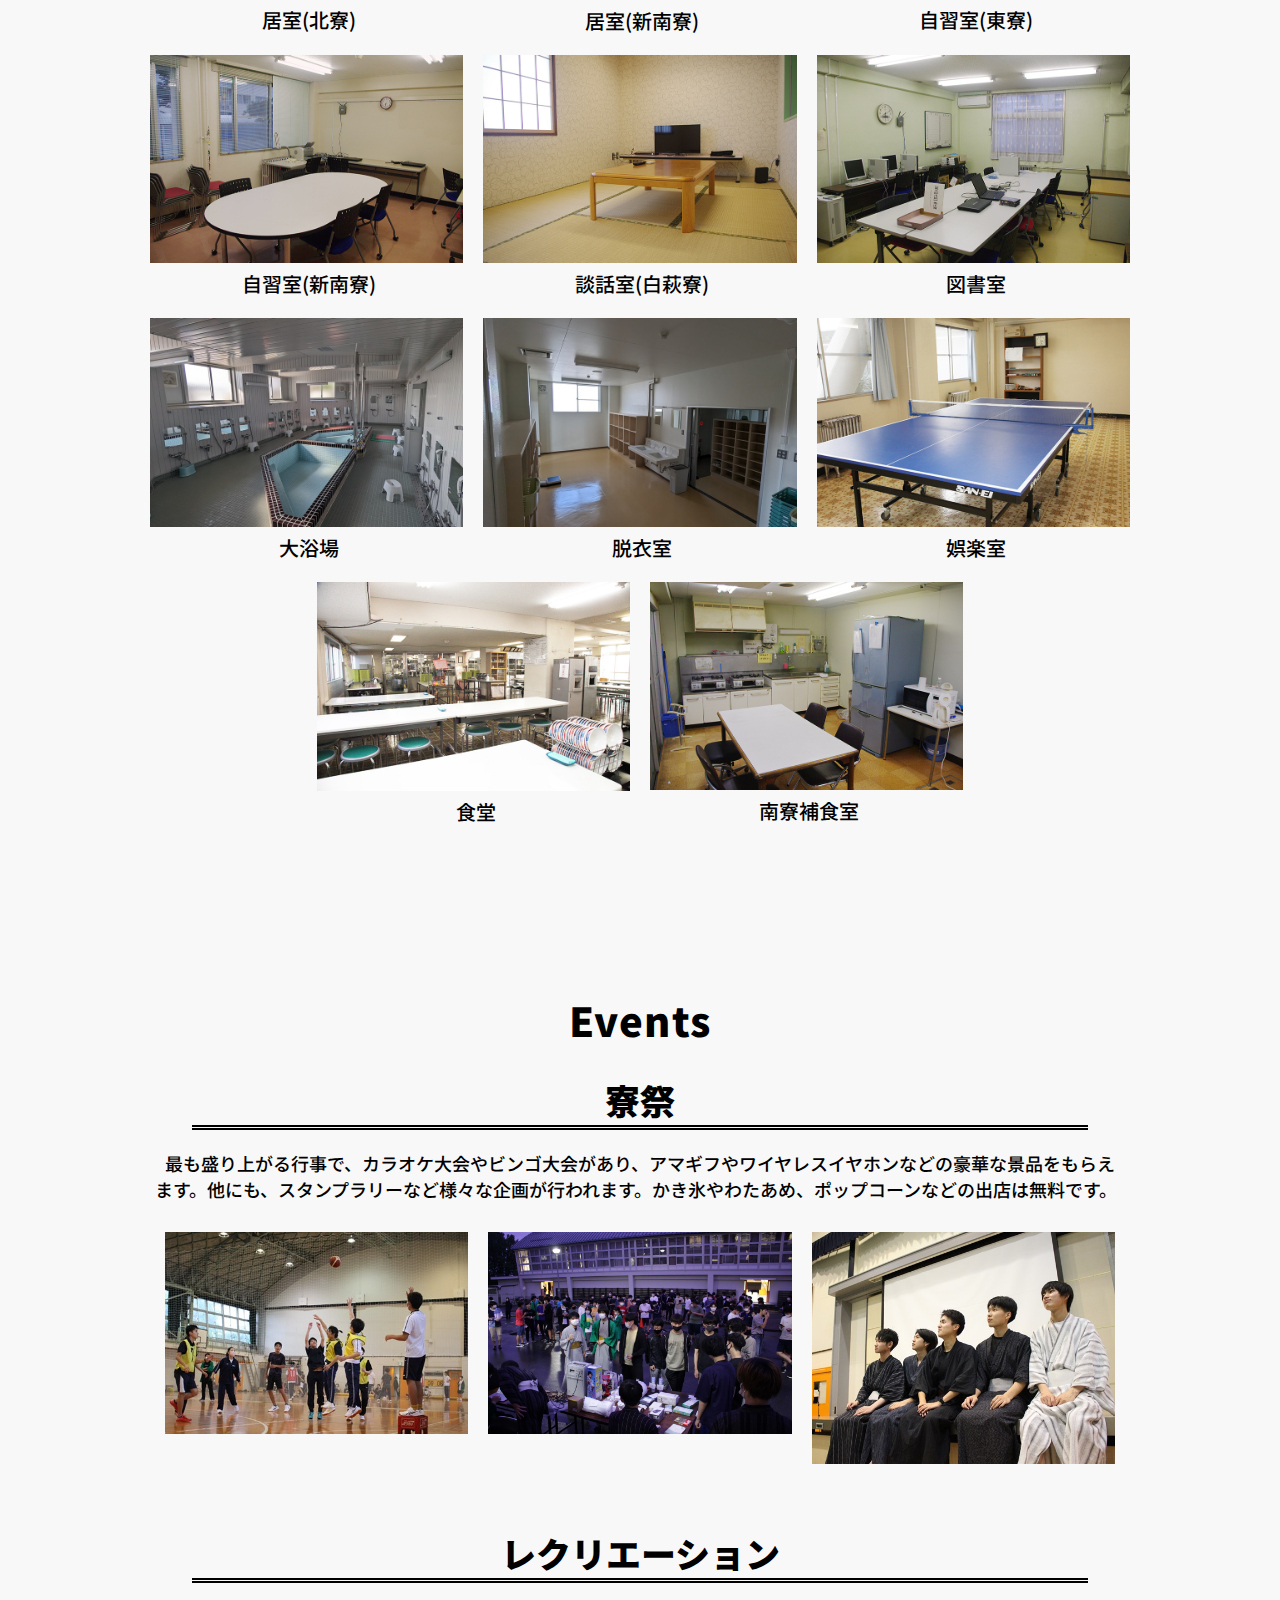
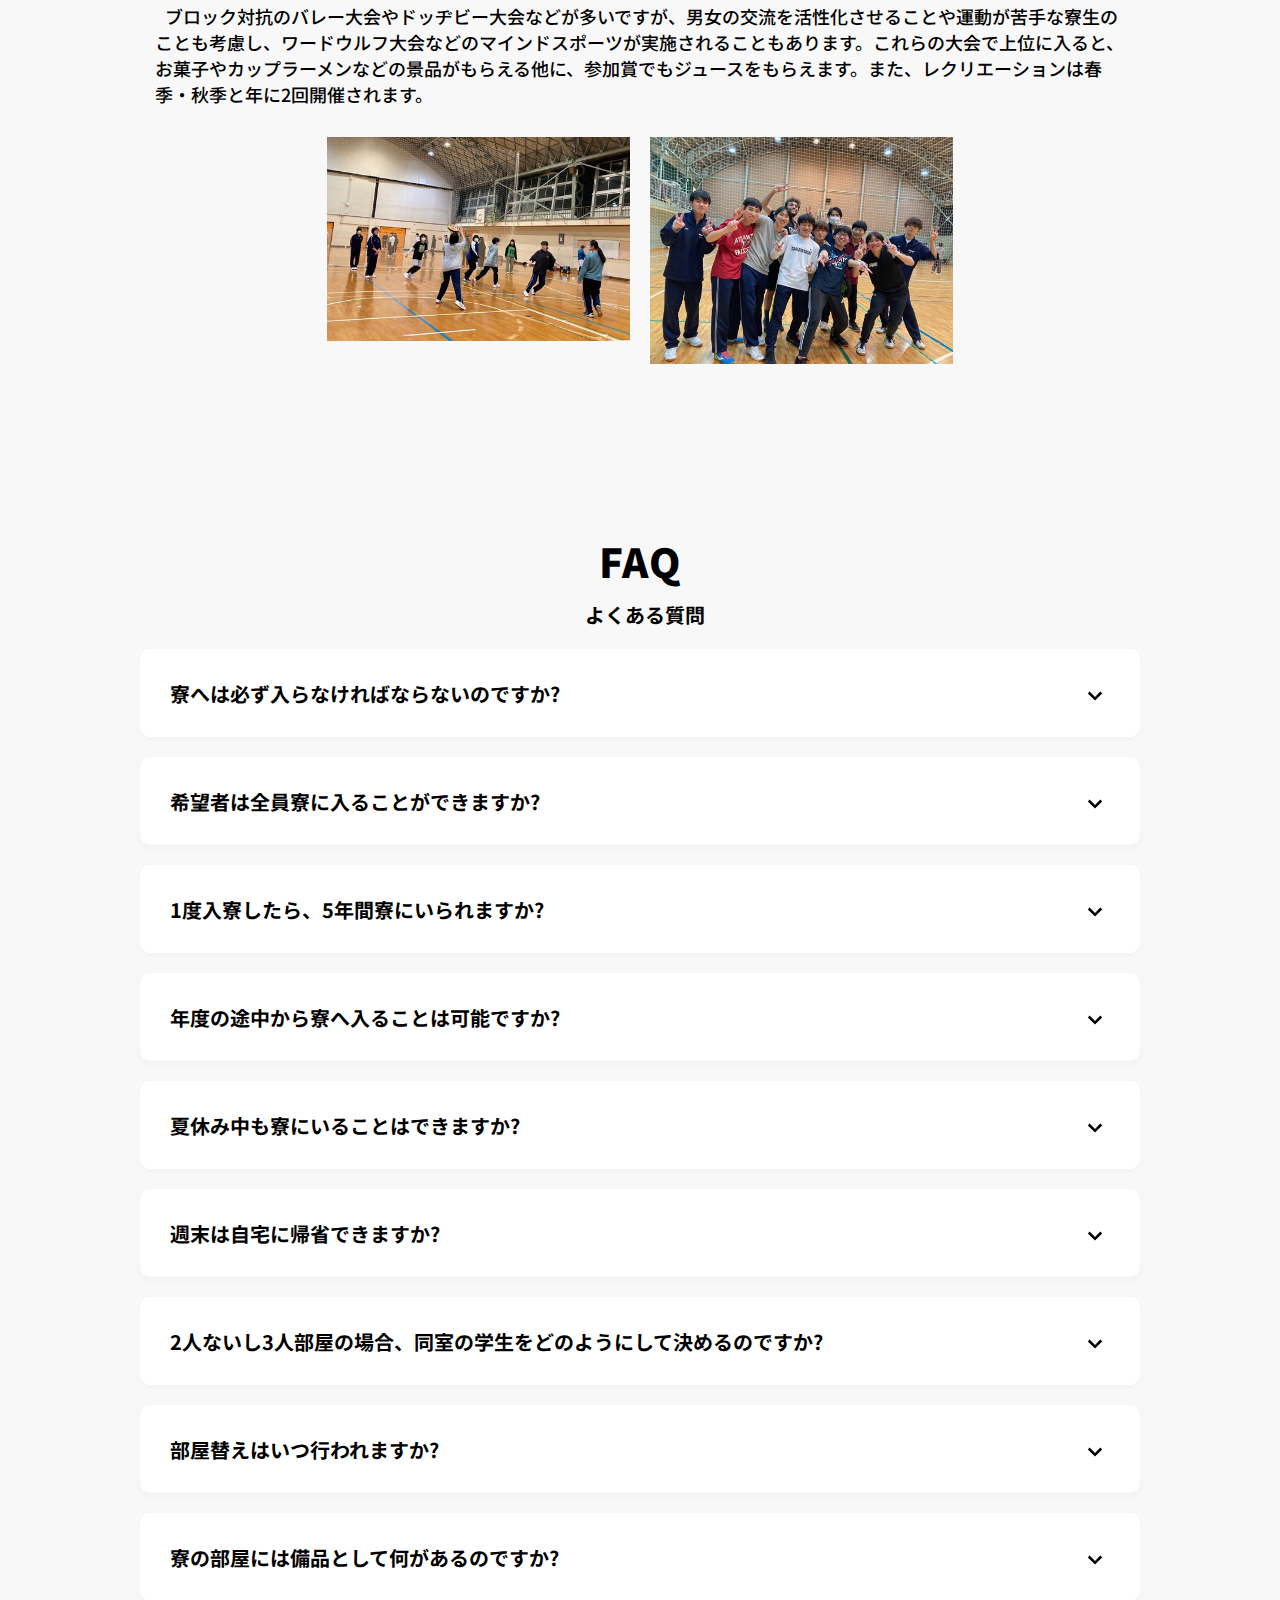
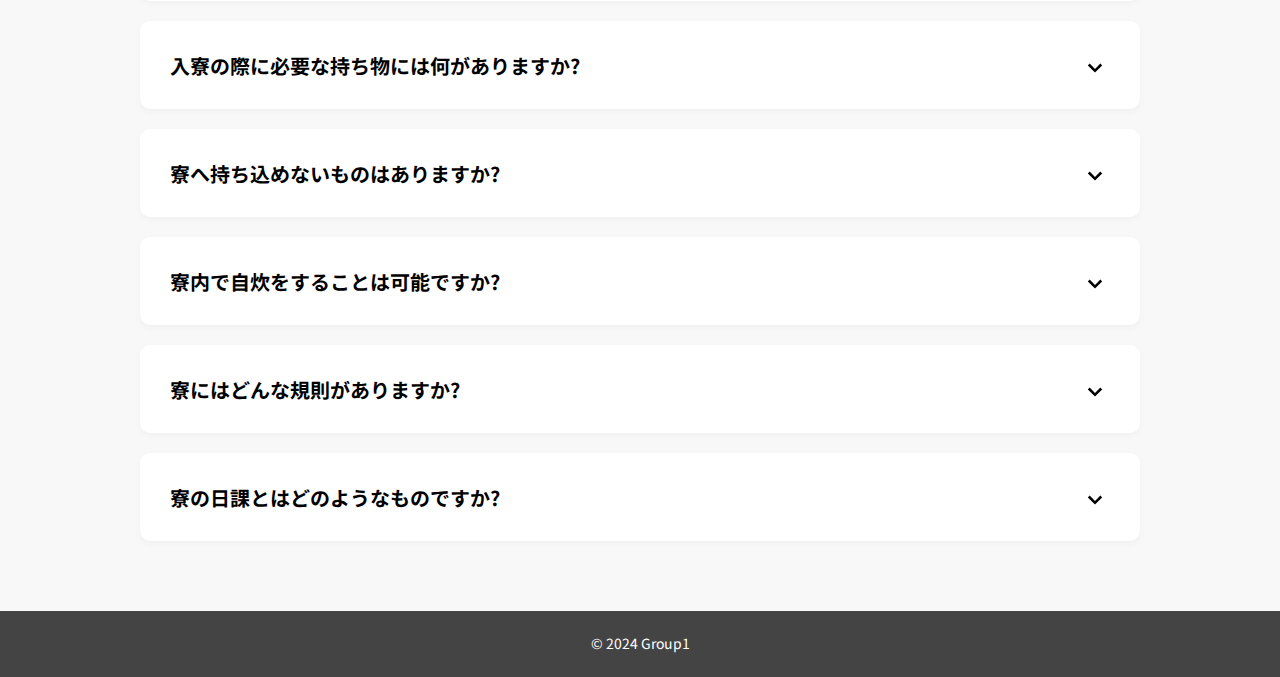
==== commit 51621a2d: "undone the about of top page" ====
--- a/pages/dormitory/index.html
+++ b/pages/dormitory/index.html
@@ -355,7 +355,7 @@
     <!-- End FAQ Section -->
 
     <footer>
-        <small>&copy; 2023 Group 1</small>
+        <small>&copy; 2024 Group1</small>
     </footer>
     <script src="./js/faq.js"></script>
 </body>
--- a/pages/dormitory/style.css
+++ b/pages/dormitory/style.css
@@ -77,8 +77,6 @@
   text-align: left;
 }
 
-/* ===== Header ===== */
-/* ===== End Header ===== */
 /* ====== Hero Section ====== */
 #hero {
   background-image: url(./images/dormitory-top.jpg);
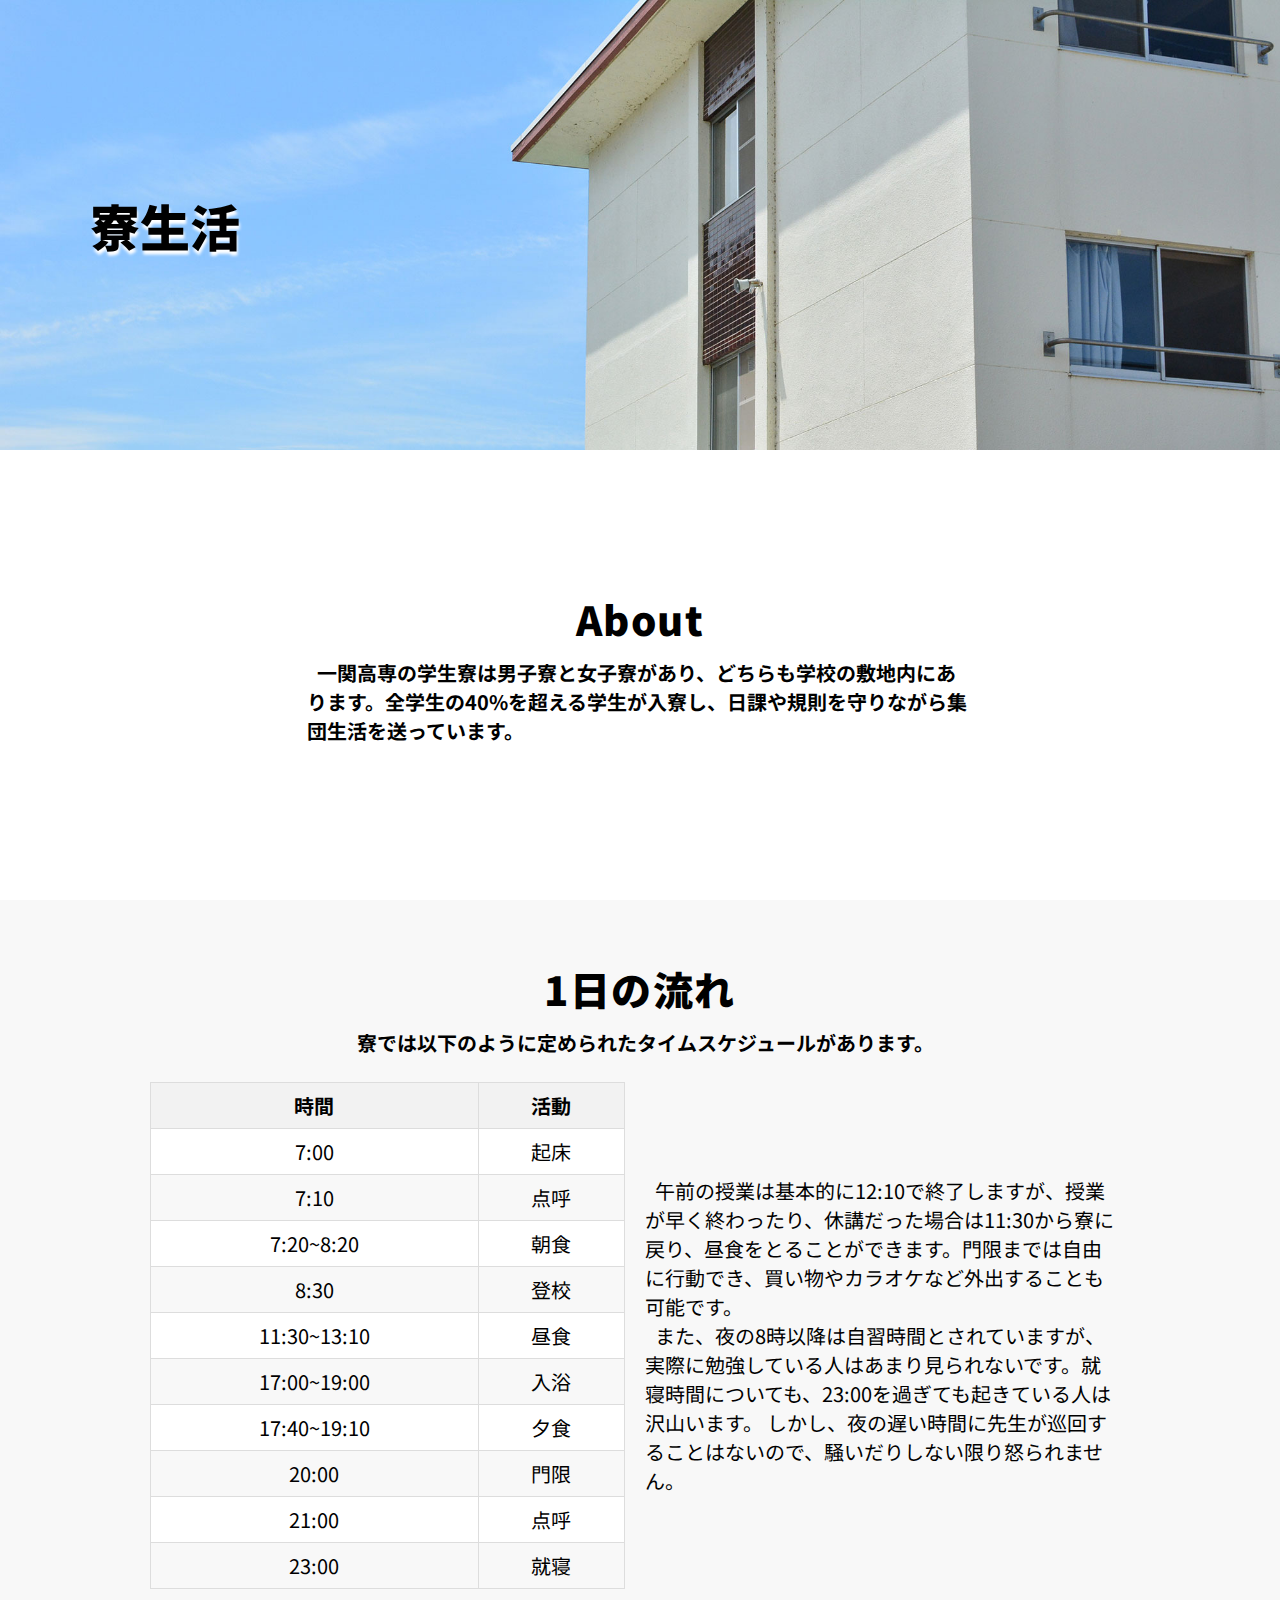
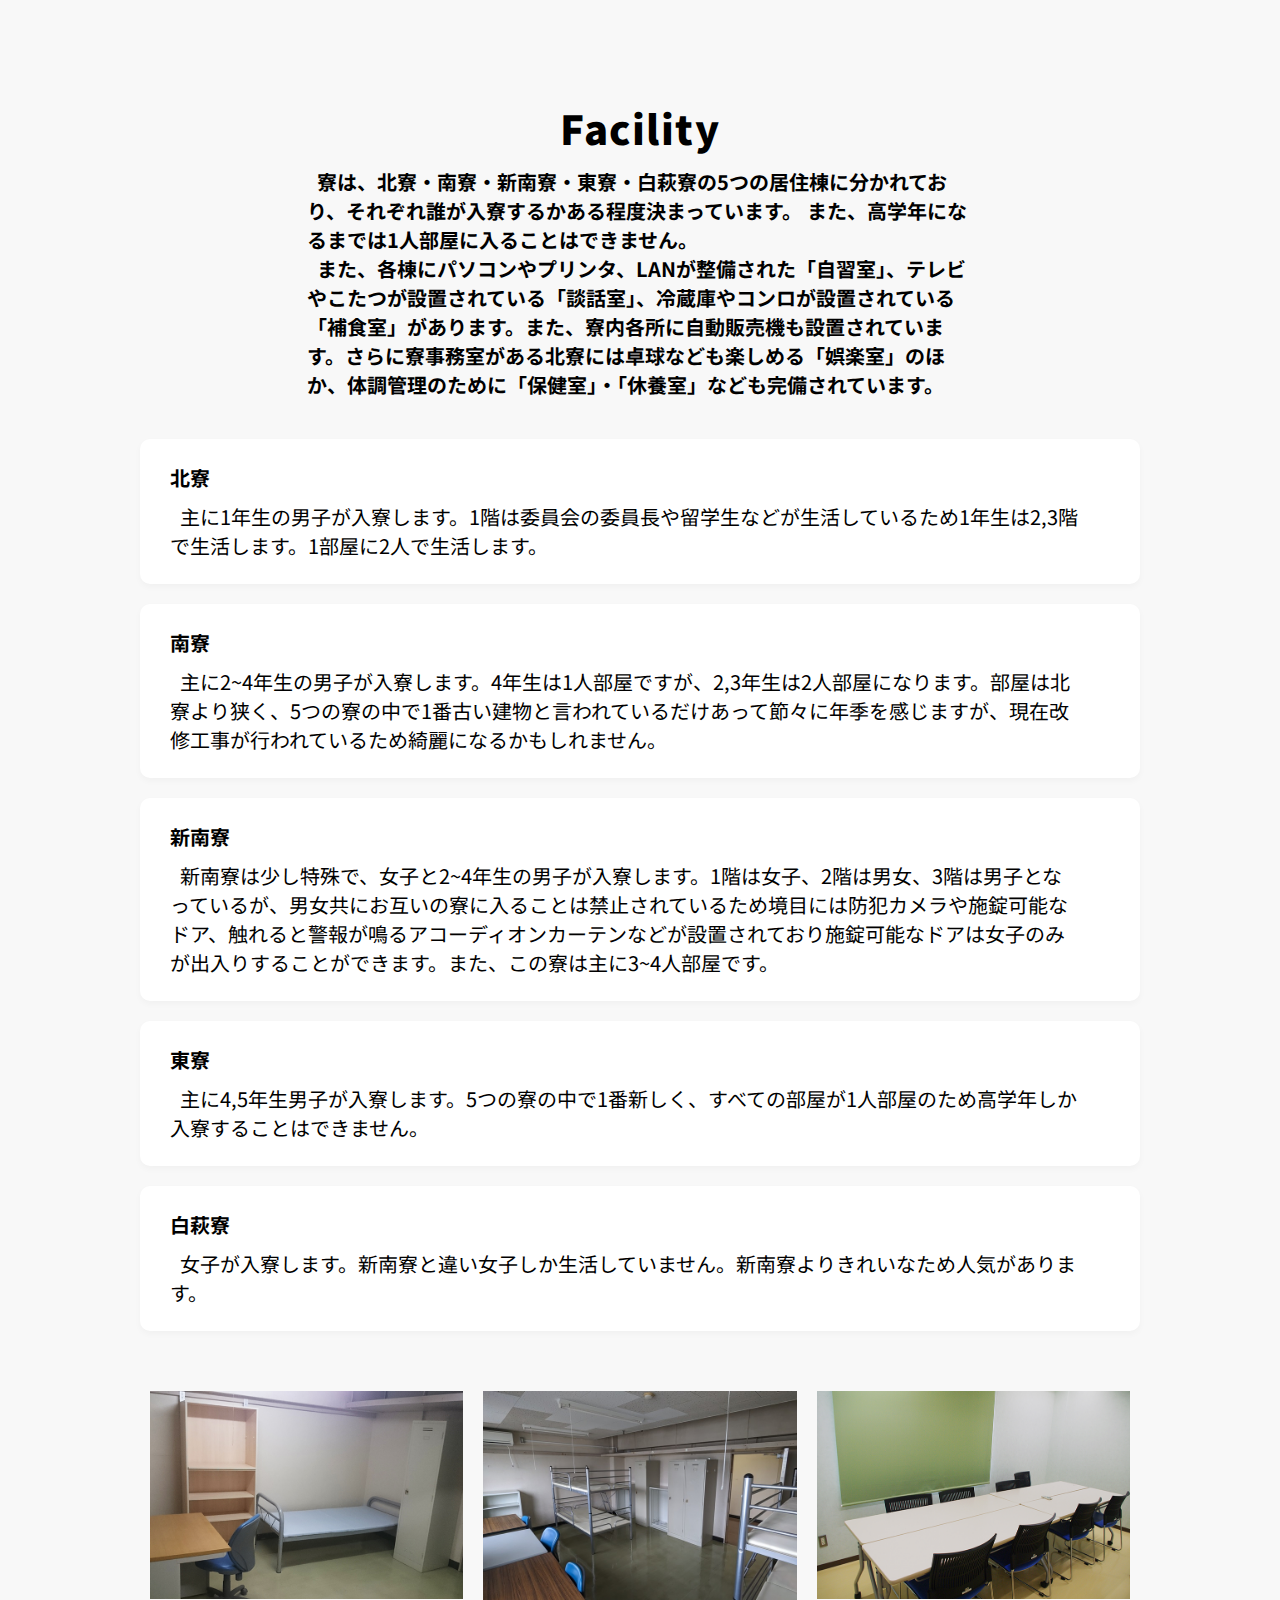
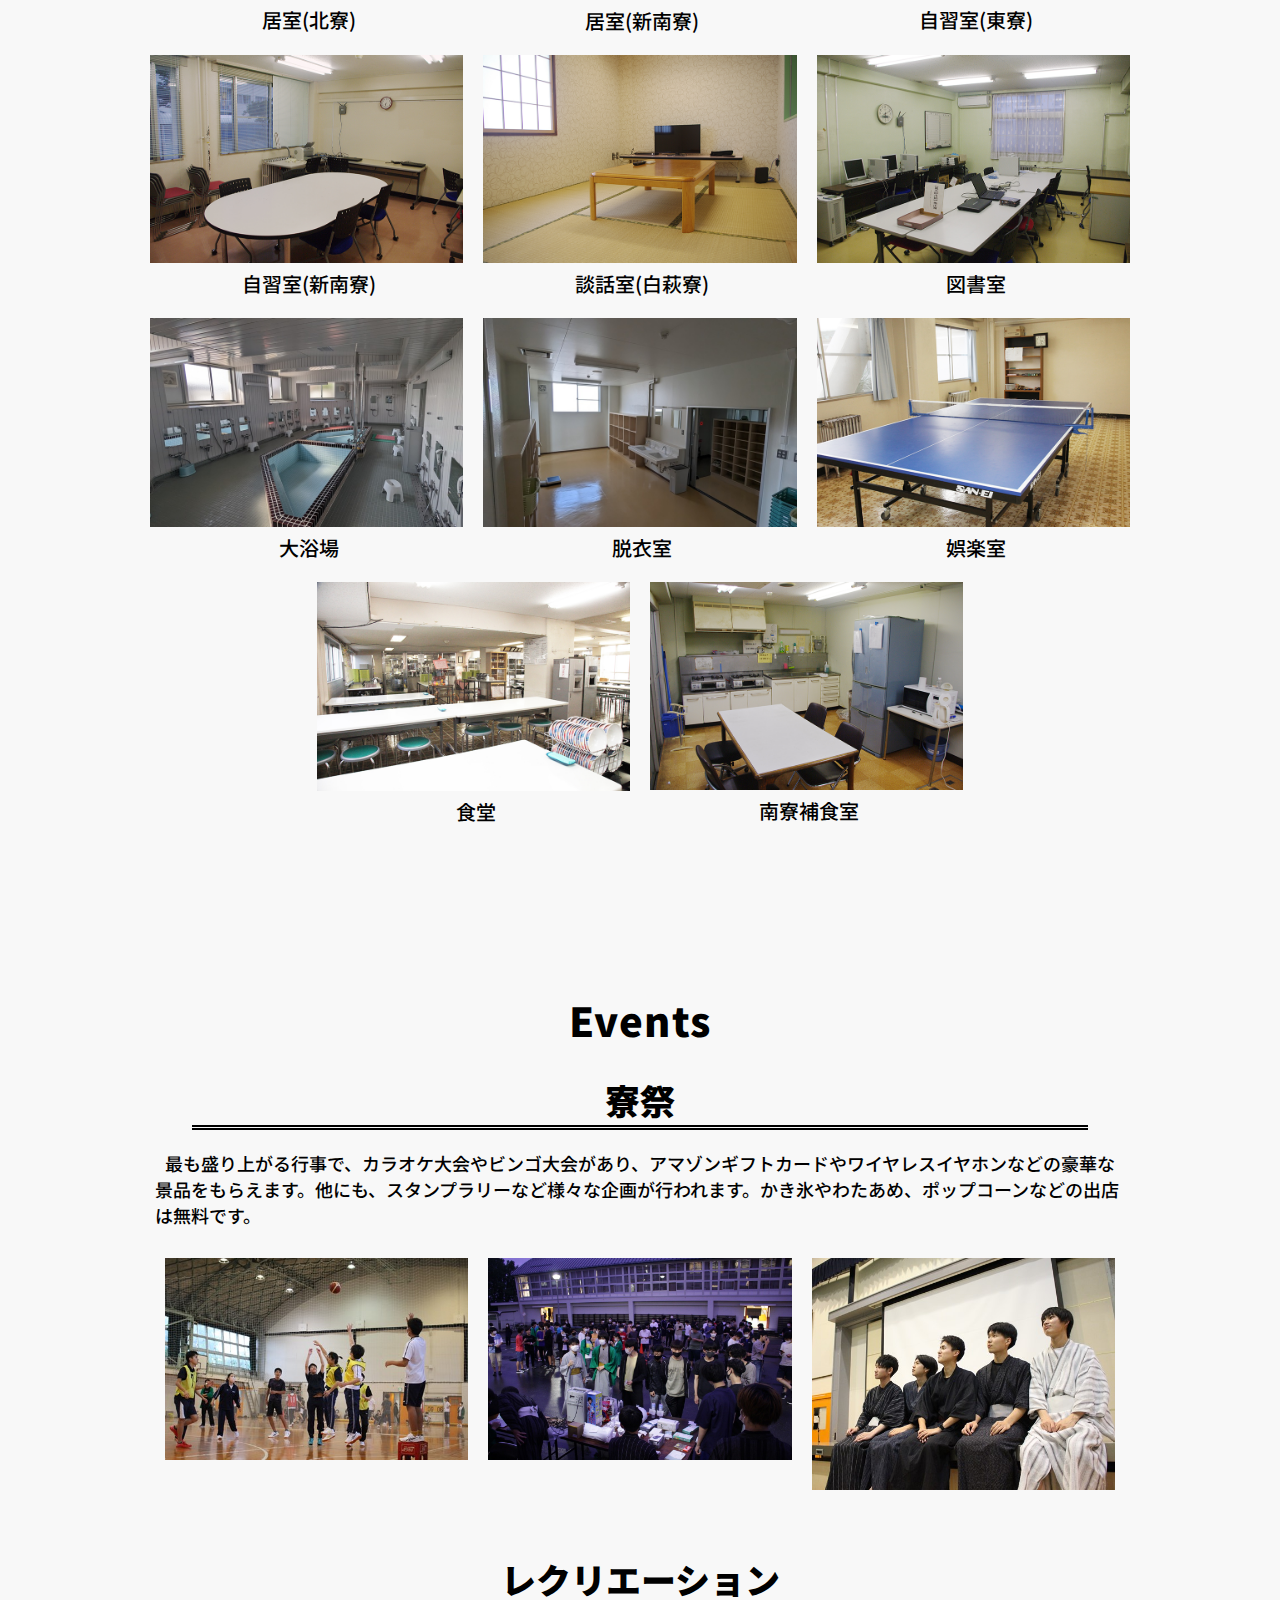
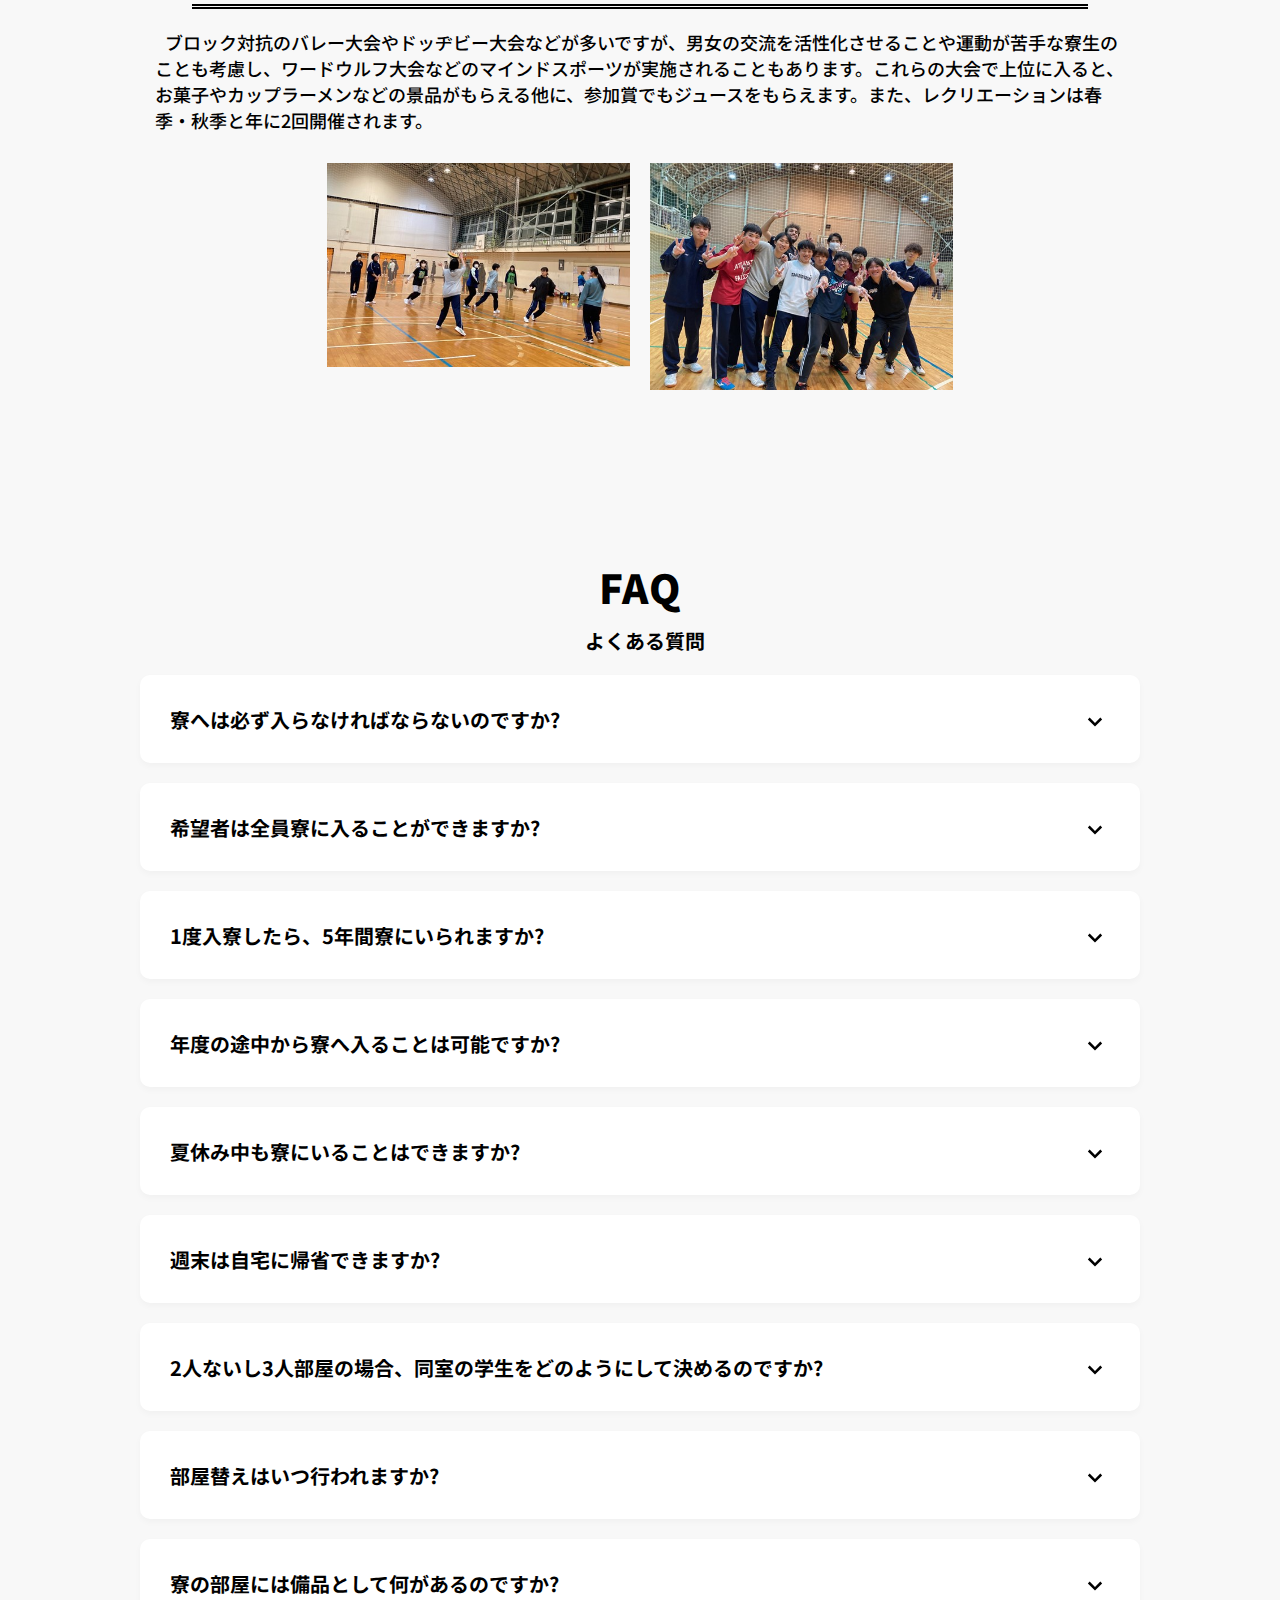
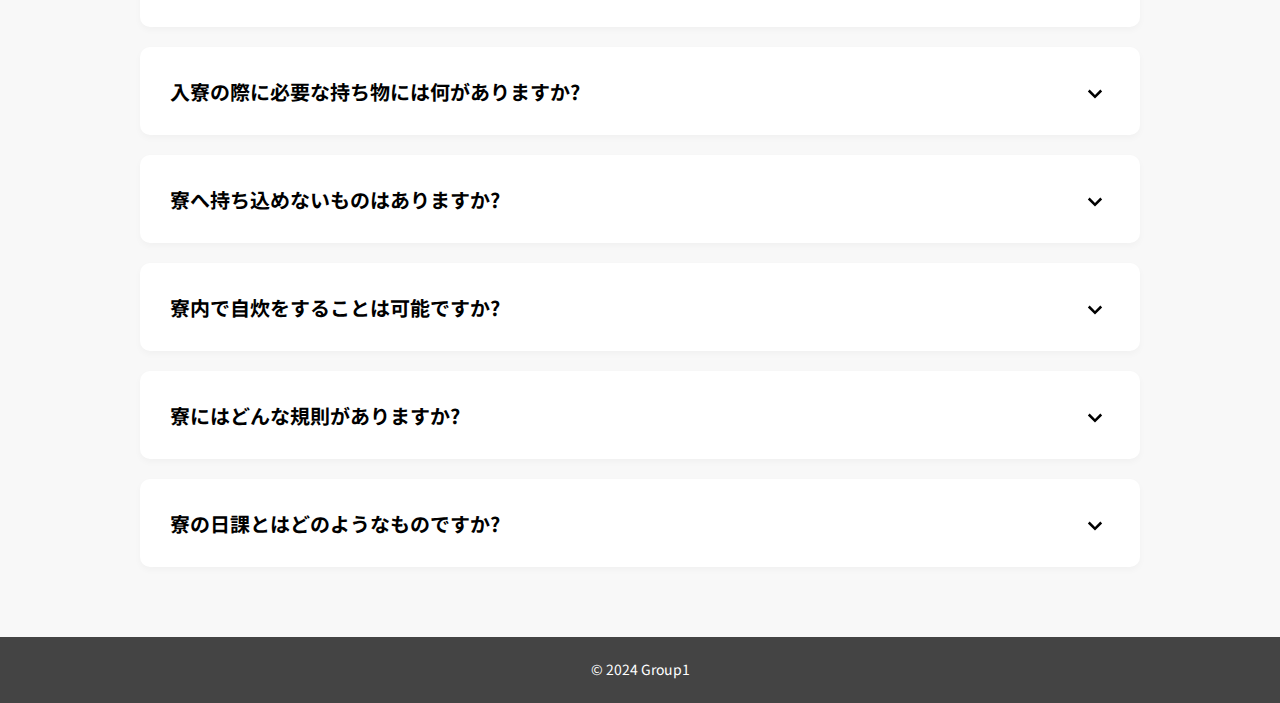
==== commit 2645c209: "improved the description" ====
--- a/pages/dormitory/index.html
+++ b/pages/dormitory/index.html
@@ -9,9 +9,6 @@
     <link rel="stylesheet" href="./style.css">
 </head>
 <body>
-    <!-- Header -->
-    <!-- End Header -->
-
     <!-- Hero Section -->
     <section id="hero">
         <div class="hero container">
@@ -163,7 +160,7 @@
                         <p class="event-bottom-item-title">寮祭</p>
                         <hr>
                     </div>
-                    <p class="event-bottom-item-description">最も盛り上がる行事で、カラオケ大会やビンゴ大会があり、アマギフやワイヤレスイヤホンなどの豪華な景品をもらえます。他にも、スタンプラリーなど様々な企画が行われます。かき氷やわたあめ、ポップコーンなどの出店は無料です。</p>
+                    <p class="event-bottom-item-description">最も盛り上がる行事で、カラオケ大会やビンゴ大会があり、アマゾンギフトカードやワイヤレスイヤホンなどの豪華な景品をもらえます。他にも、スタンプラリーなど様々な企画が行われます。かき氷やわたあめ、ポップコーンなどの出店は無料です。</p>
                     <ul class="event-list">
                         <li class="event-item"><img src="./images/events/portball.jpg" alt="ダミー画像"></li>
                         <li class="event-item"><img src="./images/events/bingo.jpg" alt="ダミー画像"></li>
